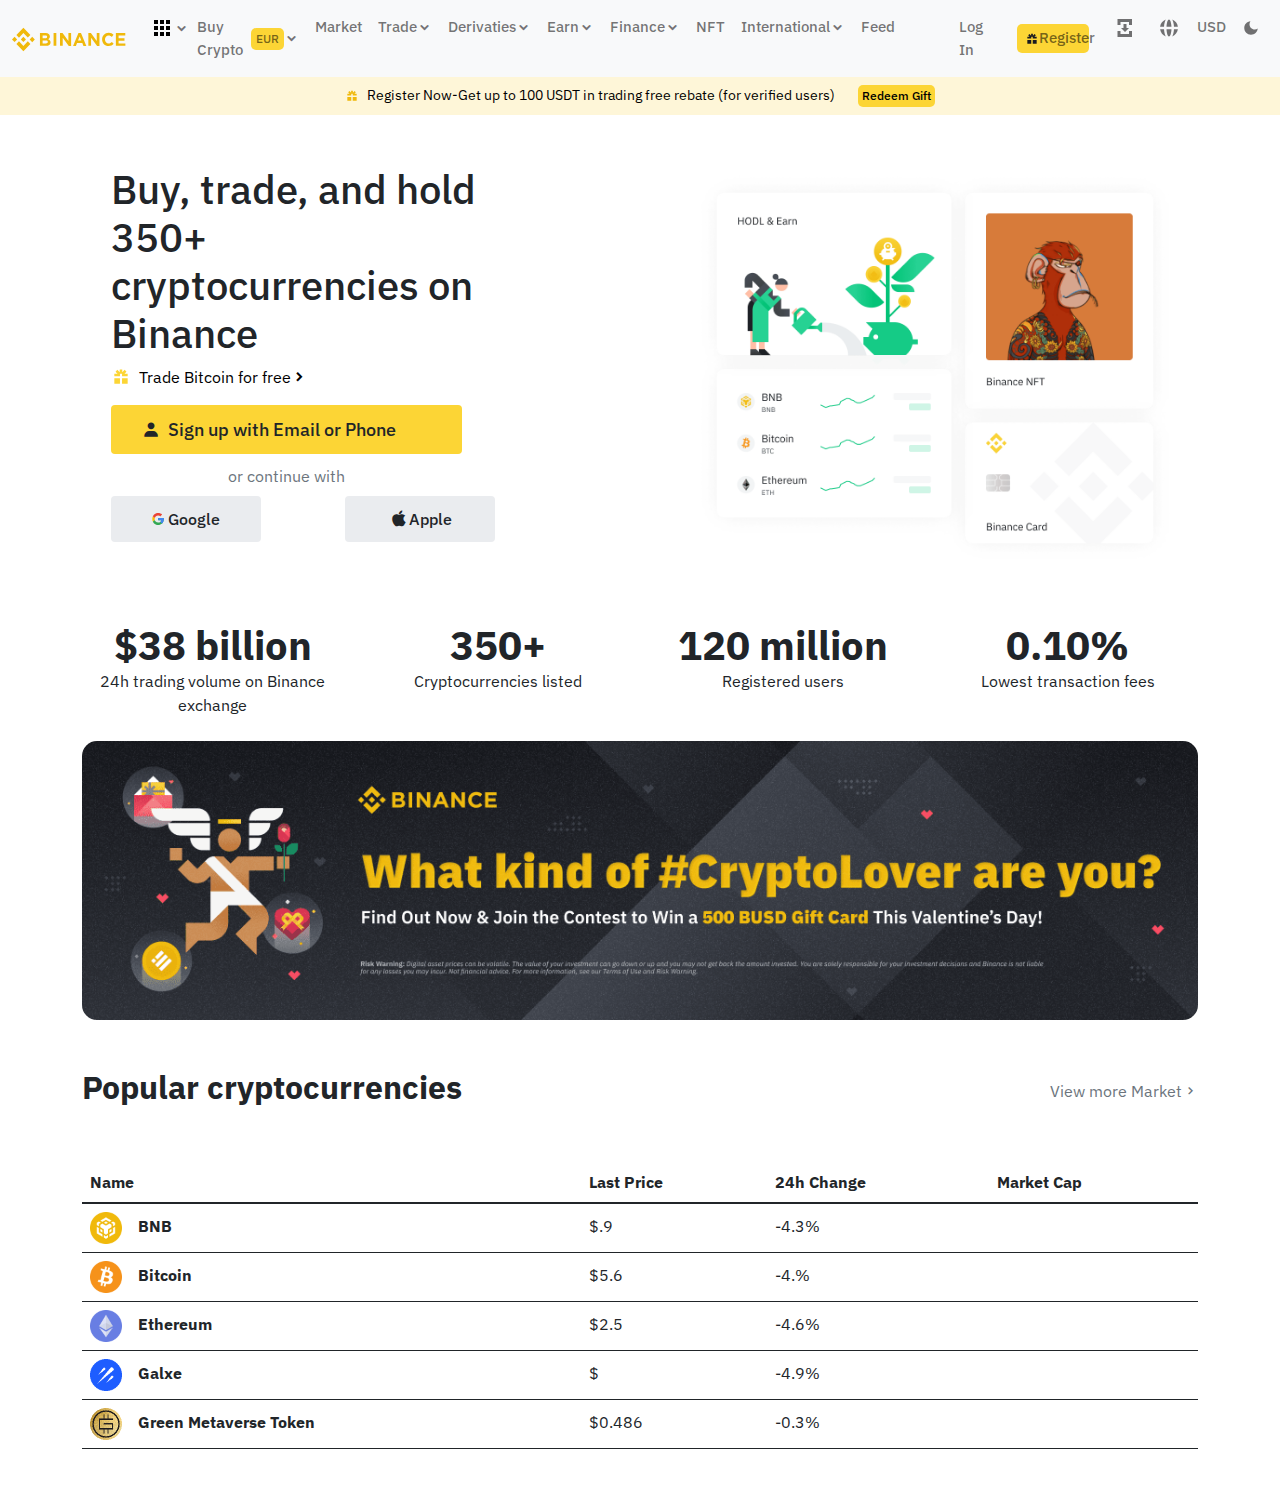
==== index.html @ 2cd59db0 "Binance-first-commit" ====
<!DOCTYPE html>
<html lang="en">

<head>
  <meta charset="UTF-8">
  <meta http-equiv="X-UA-Compatible" content="IE=edge">
  <meta name="viewport" content="width=device-width, initial-scale=1.0">
  <title>Binance</title>
  <!-- Bootstrap css-->

  <link rel="stylesheet" href="./CSS/bootstrap.min.css">
  <link rel="stylesheet" href="./CSS/boxicons.min.css">
  <link rel="stylesheet" href="./CSS/style.css">
</head>

<body>

  <nav class="navbar navbar-expand-lg navbar-light bg-light">
    <div class="container-fluid">
      <a class="navbar-brand" href="#"><img src="./images/svgexport-3.svg" alt=""></a>
      <button class="navbar-toggler" type="button" data-bs-toggle="collapse" data-bs-target="#navbarNav"
        aria-controls="navbarNav" aria-expanded="false" aria-label="Toggle navigation">
        <span class="navbar-toggler-icon"></span>
      </button>
      <div class="collapse navbar-collapse" id="navbarNav">
        <ul class="navbar-nav">
          <li class="nav-item">
            <a class="nav-link d-flex align-items-center" href="#"><img src="./images/svgexport-4.svg" alt="">
              <i class='bx bxs-chevron-down'></i>

            </a>
          </li>

          <li class="nav-item">
            <a class="nav-link d-flex align-items-center" aria-current="page" href="#">Buy Crypto <span
                class="eur">EUR</span><i class='bx bxs-chevron-down'></i></a>
          </li>
          <li class="nav-item">
            <a class="nav-link" href="#">Market</a>
          </li>
          <li class="nav-item">
            <a class="nav-link d-flex align-items-center" href="#">Trade <i class='bx bxs-chevron-down'></i></a>
          </li>
          <li class="nav-item">
            <a class="nav-link d-flex align-items-center" href="#">Derivaties<i class='bx bxs-chevron-down'></i></a>
          </li>
          <li class="nav-item">
            <a class="nav-link d-flex align-items-center" href="#">Earn<i class='bx bxs-chevron-down'></i></a>
          </li>
          <li class="nav-item">
            <a class="nav-link d-flex align-items-center" href="#">Finance<i class='bx bxs-chevron-down'></i></a>
          </li>
          <li class="nav-item">
            <a class="nav-link " href="#">NFT</a>
          </li>
          <li class="nav-item">
            <a class="nav-link d-flex align-items-center" href="#">International<i class='bx bxs-chevron-down'></i></a>
          </li>
          <li class="nav-item me-5">
            <a class="nav-link" href="#">Feed</a>
          </li>
          <li class="nav-item me-3">
            <a class="nav-link" href="#">Log In</a>
          </li>
          <li class="nav-item d-flex align-items-center me-3">
            <a class="nav-link register d-flex align-items-center" href="#"><img src="./images/svgexport-60.svg"
                alt="">Register</a>
          </li>
          <li class="nav-item me-1 ">
            <a class="nav-link fill" href="#"><svg xmlns:xlink="http://www.w3.org/1999/xlink"
                xmlns="http://www.w3.org/2000/svg" fill="currentColor" class="css-vjb8uz" width="24" height="24">
                <defs>
                  <symbol viewBox="0 0 24 24" id="app-download-f">
                    <path fill-rule="evenodd" clip-rule="evenodd"
                      d="M7.5 6V9H4.5V3H5H7.5H16H19V6V9H16V6H7.5ZM5 21H4.5V15H7.5V18H16V15H19V18V21H16H7.5H5ZM13.5088 12.0024L16.0176 12.0078L12.0088 16.0166L8 12.0078L10.5088 11.9832V8H13.5088V12.0024Z"
                      fill="currentColor"></path>
                  </symbol>
                </defs>
                <use xlink:href="#app-download-f" fill="#1E2329"></use>
              </svg></a>
          </li>
          <li class="nav-item">
            <a class="nav-link" href="#"><svg xmlns:xlink="http://www.w3.org/1999/xlink"
                xmlns="http://www.w3.org/2000/svg" fill="currentColor" id="header_menu_current_lng" class="css-vjb8uz"
                width="24" height="24">
                <defs>
                  <symbol viewBox="0 0 24 24" id="language-f">
                    <path fill-rule="evenodd" clip-rule="evenodd"
                      d="M15.2307 20.4027C18.2316 19.2481 20.4577 16.5321 20.9137 13.25H16.9718C16.8248 16.1102 16.1791 18.638 15.2307 20.4027ZM14.473 13.25C14.2952 17.3518 13.2556 20.5 11.9998 20.5C10.744 20.5 9.70447 17.3518 9.52667 13.25H14.473ZM14.473 10.75H9.52667C9.70447 6.64821 10.744 3.5 11.9998 3.5C13.2556 3.5 14.2952 6.64821 14.473 10.75ZM16.9718 10.75H20.9137C20.4577 7.46786 18.2316 4.75191 15.2307 3.59731C16.1791 5.36198 16.8248 7.88979 16.9718 10.75ZM7.03566 10.75C7.18282 7.88774 7.82928 5.35836 8.77882 3.59353C5.77291 4.74598 3.54249 7.46427 3.08594 10.75H7.03566ZM7.03566 13.25H3.08594C3.54249 16.5357 5.77291 19.254 8.77882 20.4065C7.82928 18.6416 7.18282 16.1123 7.03566 13.25Z"
                      fill="currentColor"></path>
                  </symbol>
                </defs>
                <use xlink:href="#language-f" fill="#1E2329"></use>
              </svg></a>
          </li>
          <li class="nav-item">
            <a class="nav-link" href="#">USD</a>
          </li>
          <li class="nav-item">
            <a class="nav-link fill" href="#">
              <svg xmlns:xlink="http://www.w3.org/1999/xlink" xmlns="http://www.w3.org/2000/svg" fill="#000000"
                id="header_menu_current_theme" class="css-5dhyy8" width="18" height="18">
                <defs>
                  <symbol viewBox="0 0 24 24" id="mode-dark">
                    <path
                      d="M20.9677 12.7676C19.84 13.5449 18.4732 13.9999 17 13.9999C13.134 13.9999 10 10.8659 10 6.99994C10 5.52678 10.4551 4.15991 11.2323 3.03223C6.62108 3.42175 3 7.28797 3 11.9999C3 16.9705 7.02944 20.9999 12 20.9999C16.712 20.9999 20.5782 17.3789 20.9677 12.7676Z"
                      fill="currentColor"></path>
                  </symbol>
                </defs>
                <use xlink:href="#mode-dark" fill="#1E2329"></use>
              </svg>
            </a>
          </li>
        </ul>
      </div>
    </div>
  </nav>
  <!-- Top sticky nav -->
  <nav class="container-md-fluid d-sm-block d-none text-center p-2" id="top-stick">
    <a href="#"><svg xmlns:xlink="http://www.w3.org/1999/xlink" xmlns="http://www.w3.org/2000/svg" viewBox="0 0 24 24"
        fill="none" class="css-1qp65p4 me-2" width="14" height="14">
        <path
          d="M13.5 6.379V3h-3v3.379l-2.94-2.94-2.12 2.122L7.878 8H4v3h6.75V8h2.5v3H20V8h-3.879l2.44-2.44-2.122-2.12L13.5 6.378zM4 13.5V20h6.75v-6.5H4zM13.25 20H20v-6.5h-6.75V20z"
          fill="#f0b90b"></path>
      </svg>Register Now-Get up to 100 USDT in trading free rebate (for
      verified users)</a>
    <a href="#" class="btn">Redeem Gift</a>
  </nav>
  <!-- Section Trade -->
  <section id="section-trade">
    <div class="container-fluid">
      <div class="row d-flex justify-content-around">
        <div class="col-md-5 trade ">
          <h5 class="">Buy, trade, and hold 350+ <br> cryptocurrencies on Binance</h5>
          <div>
            <a href="#" class="d-flex align-items-center  trad-bit"><svg xmlns:xlink="http://www.w3.org/1999/xlink"
                xmlns="http://www.w3.org/2000/svg" viewBox="0 0 24 24" fill="none" class="css-1qp65p4 me-2" width="20"
                height="20">
                <path
                  d="M13.5 6.379V3h-3v3.379l-2.94-2.94-2.12 2.122L7.878 8H4v3h6.75V8h2.5v3H20V8h-3.879l2.44-2.44-2.122-2.12L13.5 6.378zM4 13.5V20h6.75v-6.5H4zM13.25 20H20v-6.5h-6.75V20z"
                  fill="#fcd535"></path>
              </svg> Trade Bitcoin for free<i class='bx bxs-chevron-right'></i></a>
          </div>
          <div class="row">
            <div class="col-12">
              <div class="signup">
                <a href="#" class="btn d-flex w-75 fs-0 align-items-center mt-3"><i
                    class='bx bxs-user align-items-center me-2'></i>Sign up with Email
                  or
                  Phone</a>
                <p class="text-muted m-0 conitnue">or continue with</p>

              </div>
            </div>

            <div class="row mt-2">
              <div class="col-6">
                <a href="#" class="btn btn-google-apple "><svg xmlns="http://www.w3.org/2000/svg" class="me-1"
                    xmlns:xlink="http://www.w3.org/1999/xlink" viewBox="0 0 32 32" width="16" height="16">
                    <defs>
                      <path id="A"
                        d="M44.5 20H24v8.5h11.8C34.7 33.9 30.1 37 24 37c-7.2 0-13-5.8-13-13s5.8-13 13-13c3.1 0 5.9 1.1 8.1 2.9l6.4-6.4C34.6 4.1 29.6 2 24 2 11.8 2 2 11.8 2 24s9.8 22 22 22c11 0 21-8 21-22 0-1.3-.2-2.7-.5-4z" />
                    </defs>
                    <clipPath id="B">
                      <use xlink:href="#A" />
                    </clipPath>
                    <g transform="matrix(.727273 0 0 .727273 -.954545 -1.45455)">
                      <path d="M0 37V11l17 13z" clip-path="url(#B)" fill="#fbbc05" />
                      <path d="M0 11l17 13 7-6.1L48 14V0H0z" clip-path="url(#B)" fill="#ea4335" />
                      <path d="M0 37l30-23 7.9 1L48 0v48H0z" clip-path="url(#B)" fill="#34a853" />
                      <path d="M48 48L17 24l-4-3 35-10z" clip-path="url(#B)" fill="#4285f4" />
                    </g>
                  </svg>
                  Google</a>
              </div>
              <div class="col-6">
                <a href="#" class="btn btn-google-apple"><i class='bx bxl-apple '></i>Apple</a>

              </div>
            </div>

          </div>

        </div>
        <div class="col-md-5 trade-right p-0 m-0">
          <img src="./images/foreground-image-light.png" alt="">
        </div>
      </div>
    </div>
  </section>

  <!-- Section milestone -->
  <section>
    <div class="container">
      <div class="row text-center">
        <div class="col-lg-3">
          <div class="display-6 fw-bold">$38 billion</div>
          <p class="mb-0">24h trading volume on Binance exchange</p>
        </div>
        <div class="col-lg-3">
          <div class="display-6 fw-bold">350+</div>
          <p class="mb-0">Cryptocurrencies listed</p>
        </div>
        <div class="col-lg-3">
          <div class="display-6 fw-bold">120 million</div>
          <p class="mb-0">Registered users</p>
        </div>
        <div class="col-lg-3">
          <div class="display-6 fw-bold">0.10%</div>
          <p class="mb-0">Lowest transaction fees</p>
        </div>

      </div>
    </div>
  </section>
  <section class="mt-4">
    <div class="container">
      <div class="row ">
        <div class="col">
          <img class="binancepng" src="./images/binance.png" alt="">
        </div>
      </div>
    </div>
  </section>
  <!-- populer cryptocurrency -->
  <section class="mt-5">
    <div class="container">
      <div class="row ">
        <div class="col-md-12  d-flex justify-content-between">
          <h1 class="fs-2 fw-bold">Popular cryptocurrencies</h1>
          <a href="#" class="text-muted d-flex align-items-center">View more Market<i
              class='bx bx-chevron-right'></i></a>
        </div>
      </div>
    </div>
  </section>
  <!-- crypto table -->
  <section>
    <div class="container my-5">
      <div class="shadow-4 rounded-5 overflow-hidden">
        <table class="table border-0 table-hover table-responsive align-middle mb-0">
          <thead class="">
            <tr>
              <th>Name</th>
              <th>Last Price</th>
              <th>24h Change</th>
              <th>Market Cap</th>
            </tr>
          </thead>
          <tbody>
            <tr>
              <td>
                <div class="d-flex align-items-center" id="table-img">
                  <img src="./images/logo1.png" alt="">
                  <div class="ms-3">
                    <p class="fw-bold mb-1">BNB</p>
                  </div>
                </div>
              </td>
              <td>
                <p class="fw-normal mb-1">$.9</p>
              </td>
              <td>
                <p class="fw-normal mb-1">-4.3%</p>
              </td>
              <td></td>

            </tr>
            <tr>
              <td>
                <div class="d-flex align-items-center" id="table-img">
                  <img src="./images/bit.png" alt="">
                  <div class="ms-3">
                    <p class="fw-bold mb-1">Bitcoin</p>
                  </div>
              </td>
              <td>
                <p class="fw-normal mb-1">$5.6</p>
              </td>
              <td>
                <p class="fw-normal mb-1">-4.%</p>
              </td>
              <td></td>

              </td>
            </tr>
            <tr>
              <td>
                <div class="d-flex align-items-center" id="table-img">
                  <img src="./images/logo3.png" alt="">
                  <div class="ms-3">
                    <p class="fw-bold mb-1">Ethereum</p>
                  </div>
              </td>
              <td>
                <p class="fw-normal mb-1">$2.5</p>
              </td>
              <td>
                <p class="fw-normal mb-1">-4.6%</p>
              </td>
              <td></td>

              </td>
            </tr>
            <tr>
              <td>
                <div class="d-flex align-items-center" id="table-img">
                  <img src="./images/logo4.png" alt="">
                  <div class="ms-3">
                    <p class="fw-bold mb-1">Galxe</p>
                  </div>
              </td>
              <td>
                <p class="fw-normal mb-1">$</p>
              </td>
              <td>
                <p class="fw-normal mb-1">-4.9%</p>
              </td>
              <td></td>

            </tr>
            <tr>
              <td>
                <div class="d-flex align-items-center" id="table-img">
                  <img src="./images/logo5.png" alt="">
                  <div class="ms-3">
                    <p class="fw-bold mb-1">Green Metaverse Token</p>
                  </div>
              </td>
              <td>
                <p class="fw-normal mb-1">$0.486</p>
              </td>
              <td>
                <p class="fw-normal mb-1">-0.3%</p>
              </td>
              <td></td>

              </td>
            </tr>
          </tbody>
        </table>
      </div>
    </div>
  </section>
</body>
<script src="./js/bootstrap.bundle.min.js"></script>

</html>
---- CSS/style.css ----
@import url("https://fonts.googleapis.com/css2?family=IBM+Plex+Sans:wght@300;400;500;600;700&display=swap");

body {
  font-family: "IBM Plex Sans", sans-serif;
}
img {
  width: 100%;
}
a {
  transition: all 0.3s ease;
  text-decoration: none;
}
.eur {
  background-color: #fcd535;
  padding: 2px 5px;
  border-radius: 5px;
  font-size: 12px;
}
#navbarNav a {
  font-size: 15px;
  font-weight: 500;
}
#navbarNav a:hover {
  color: #f0b90b;
}
.navlink.fill a svg:hover {
  fill: #fcd535;
}
.register {
  background-color: #fcd535;
  padding: 3px 5px;
  border-radius: 5px;
}
/*________________________________ Top sticky *_______________________________________*/
#top-stick {
  background-color: #fef6d8;
  font-size: 14px;
  color: #0000;
}
#top-stick a {
  color: #000000;
}
#top-stick .btn {
  background-color: #fcd535;
  border-radius: 5px;
  padding: 1px 3px;
  font-weight: 500;
  font-size: 12px;
  margin-left: 20px;
  opacity: 2;
}

/* Trade section */
#section-trade {
  padding: 50px 50px;
}
#section-trade .trade h5 {
  font-weight: 500;
  font-size: 40px;
}
#section-trade .trad-bit {
  font-size: 16px;
  color: #000000;
}
/* sign up btn*/

.signup .btn {
  background-color: #fcd535;
  padding: 10px 30px;
  font-weight: 500;
  font-size: 18px;
}
@media (max-width: 600px), (max-width: 768px) {
  #section-trade .trade h5 {
    font-weight: 500;
    font-size: 20px;
  }
  .signup .btn {
    font-size: 10px;
  }
  .signup a {
    display: flex;
    justify-content: center;
    width: 100% !important;
    padding: 0px;
  }
}

#section-trade .conitnue {
  margin-left: 25% !important;
  margin-top: 10px !important;
}
#section-trade .btn-google-apple {
  background-color: #eaecef;
  padding: 10px 40px;
  font-weight: 500;
  display: flex;
  align-items: center;
  justify-content: center;
  width: 150px;
}
#section-trade .bxl-apple {
  font-size: 20px;
  /* margin-top: 5px; */
}
.binancepng {
  border-radius: 15px !important;
}

/* Table images */
#table-img img {
  width: 32px;
}
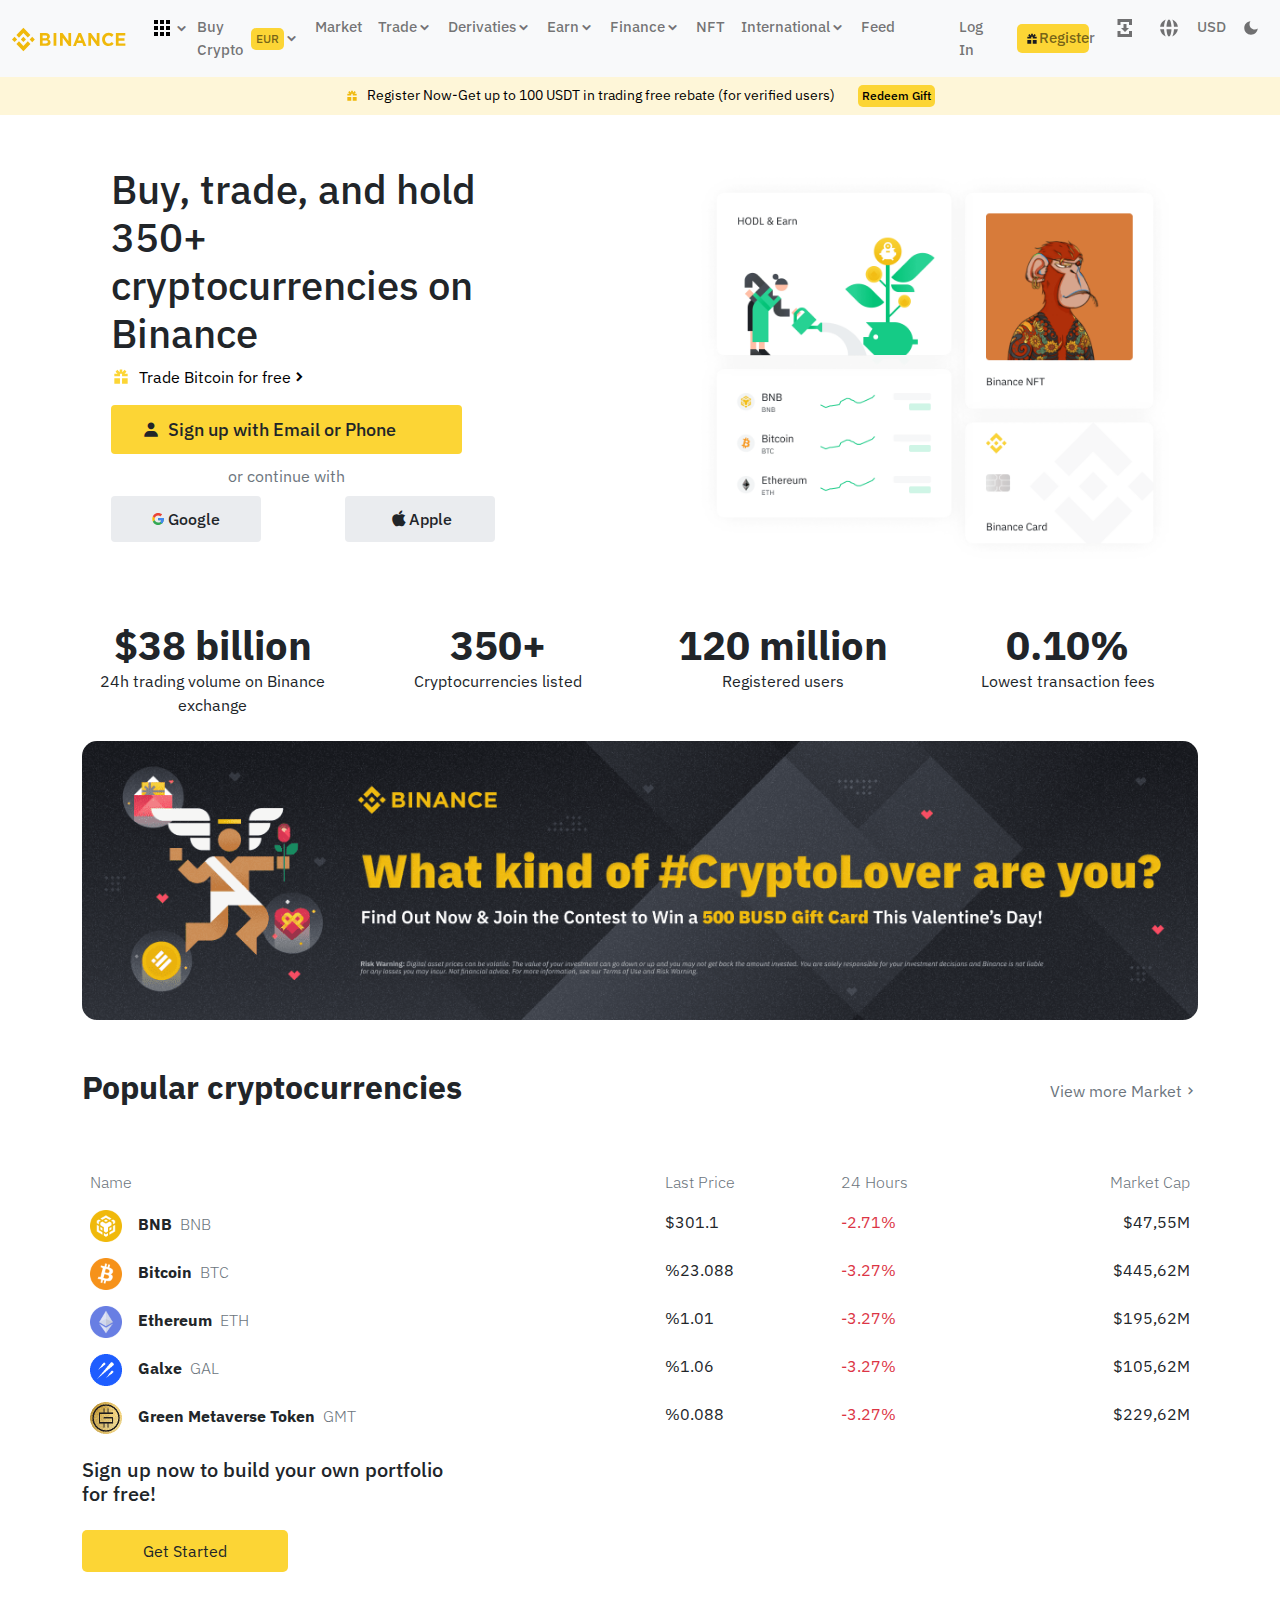
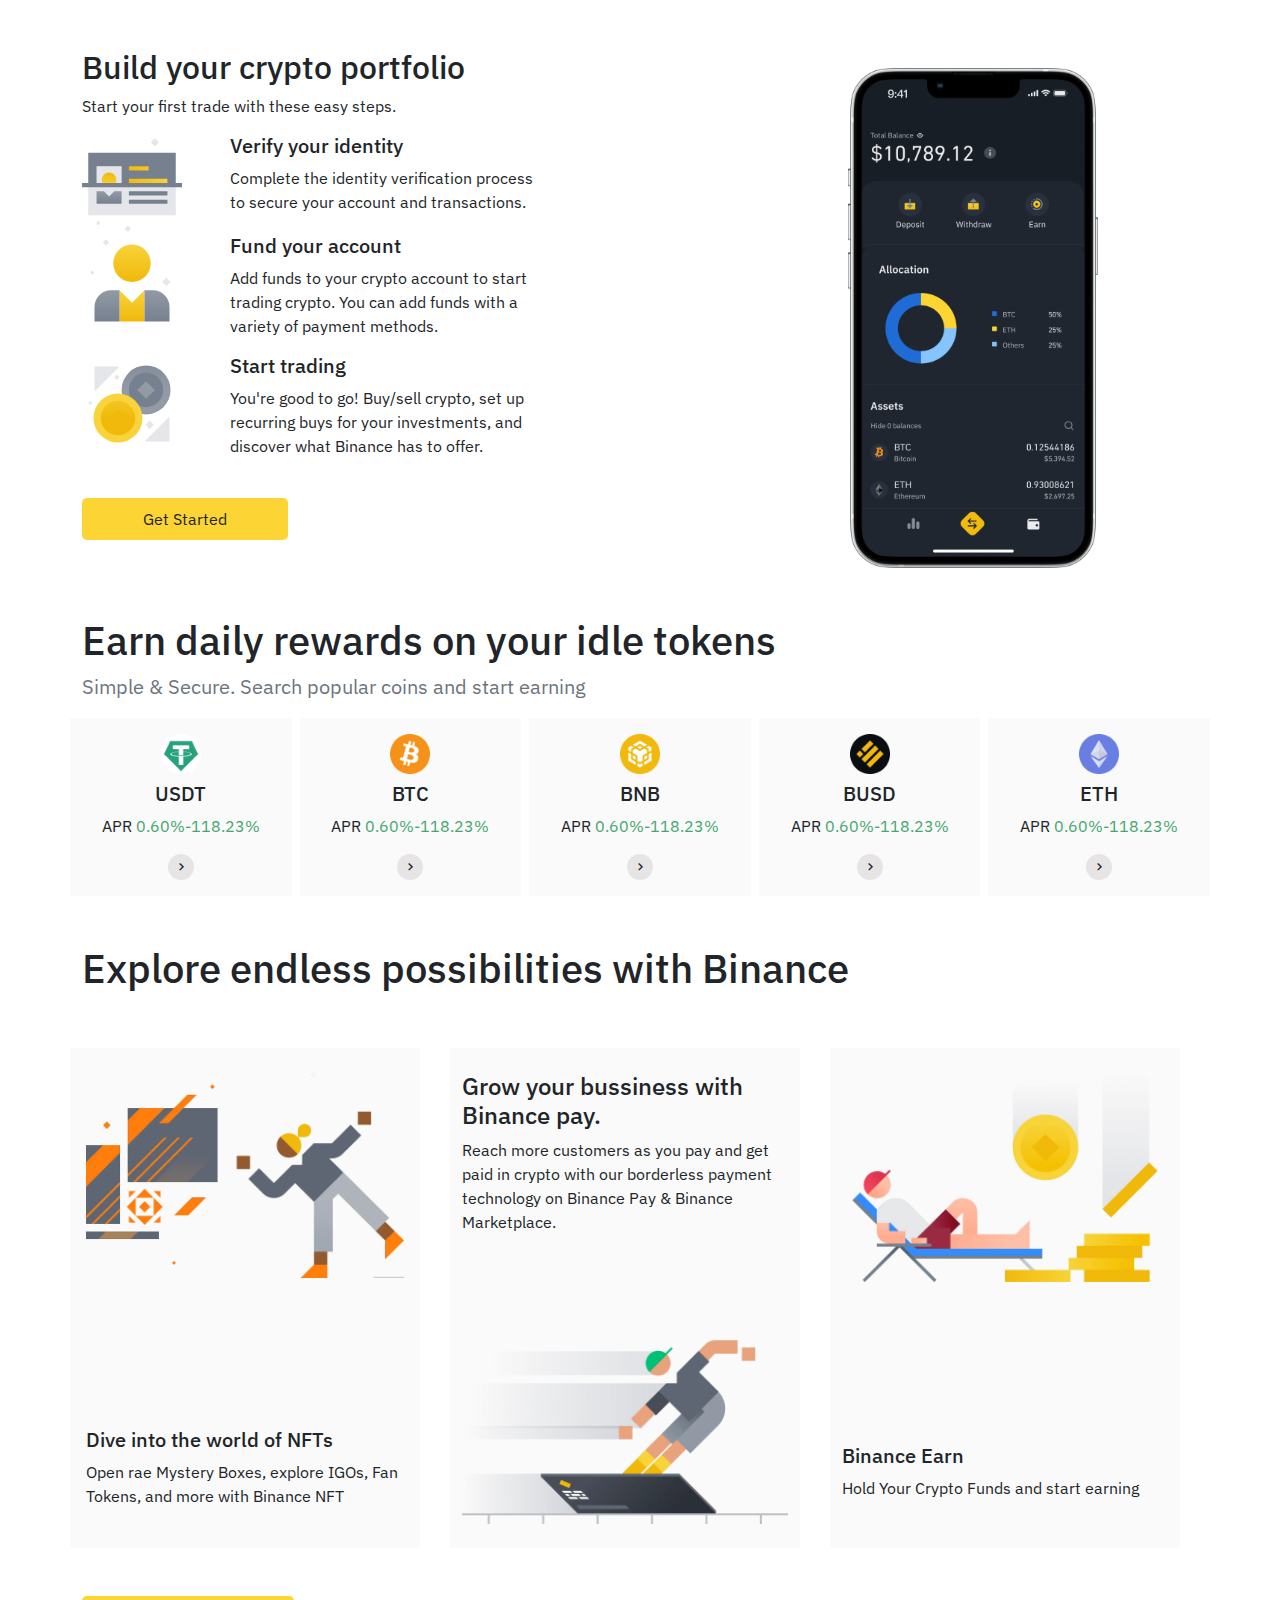
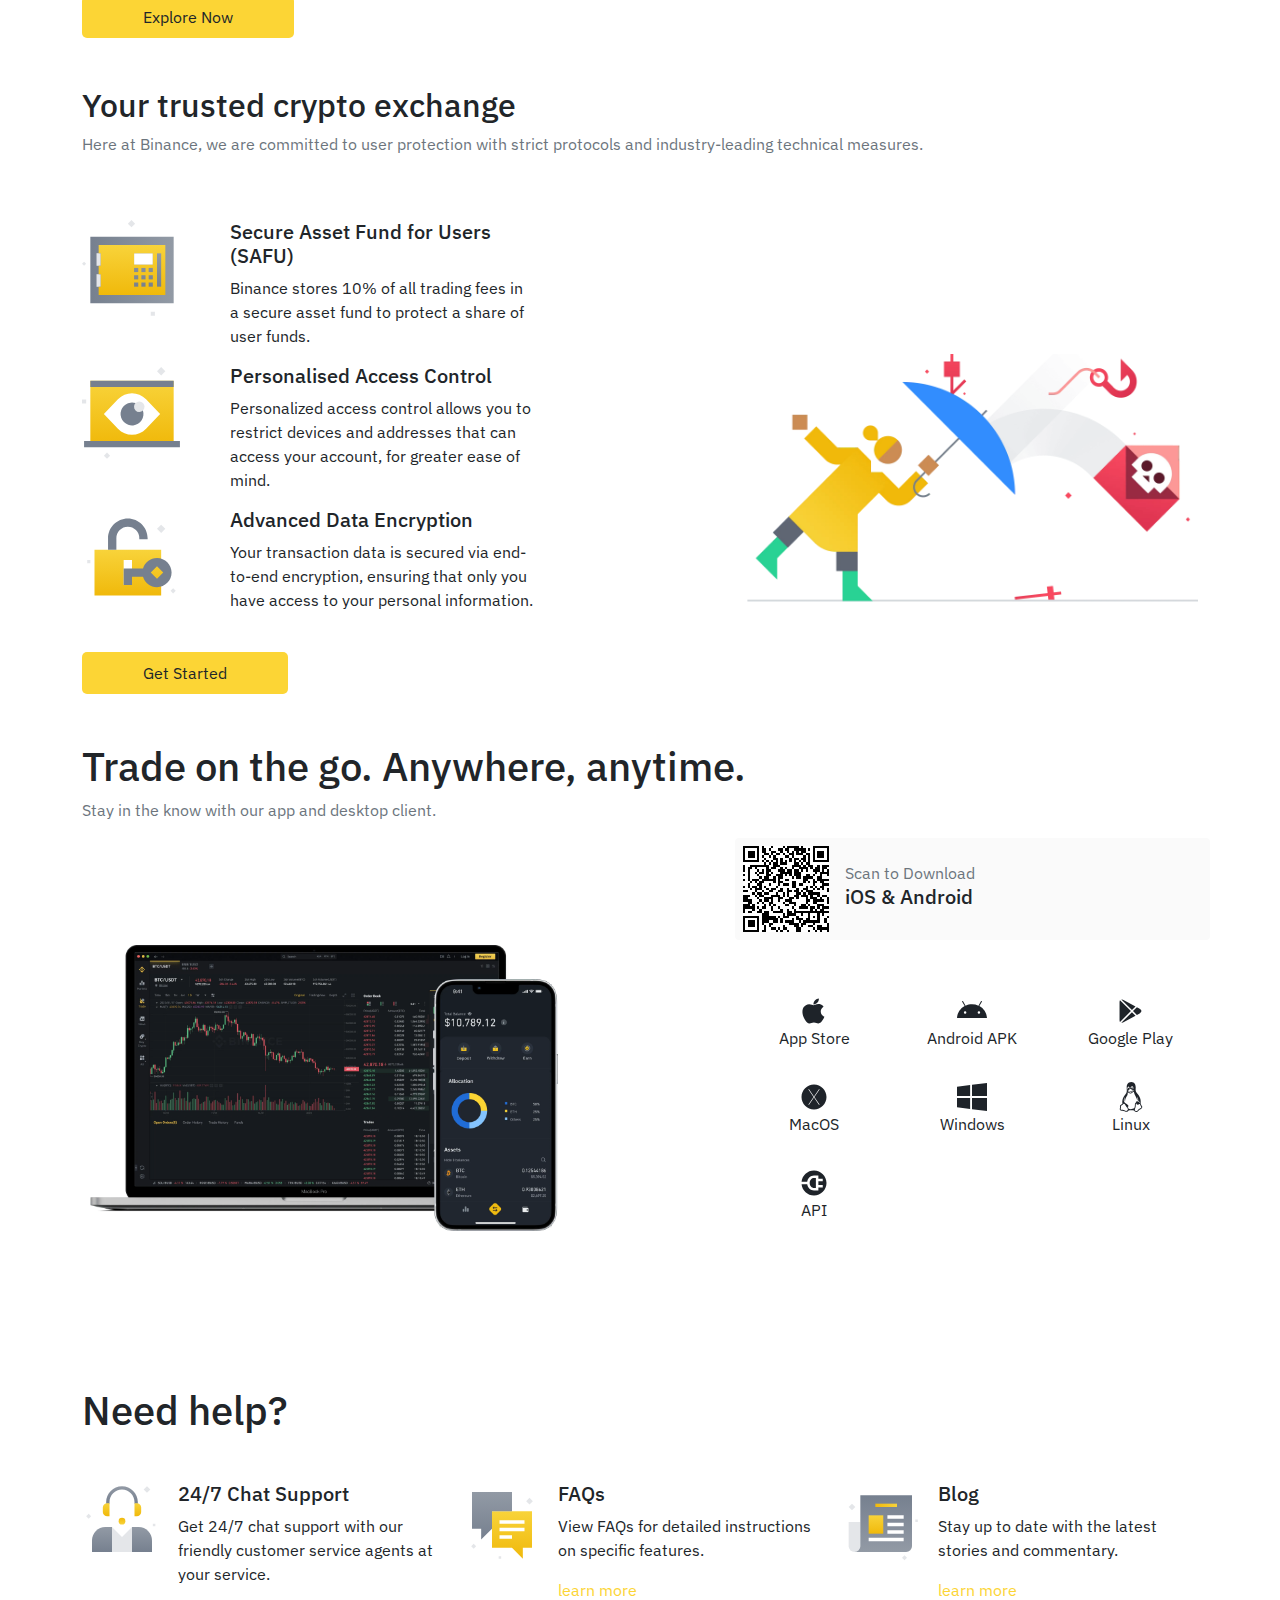
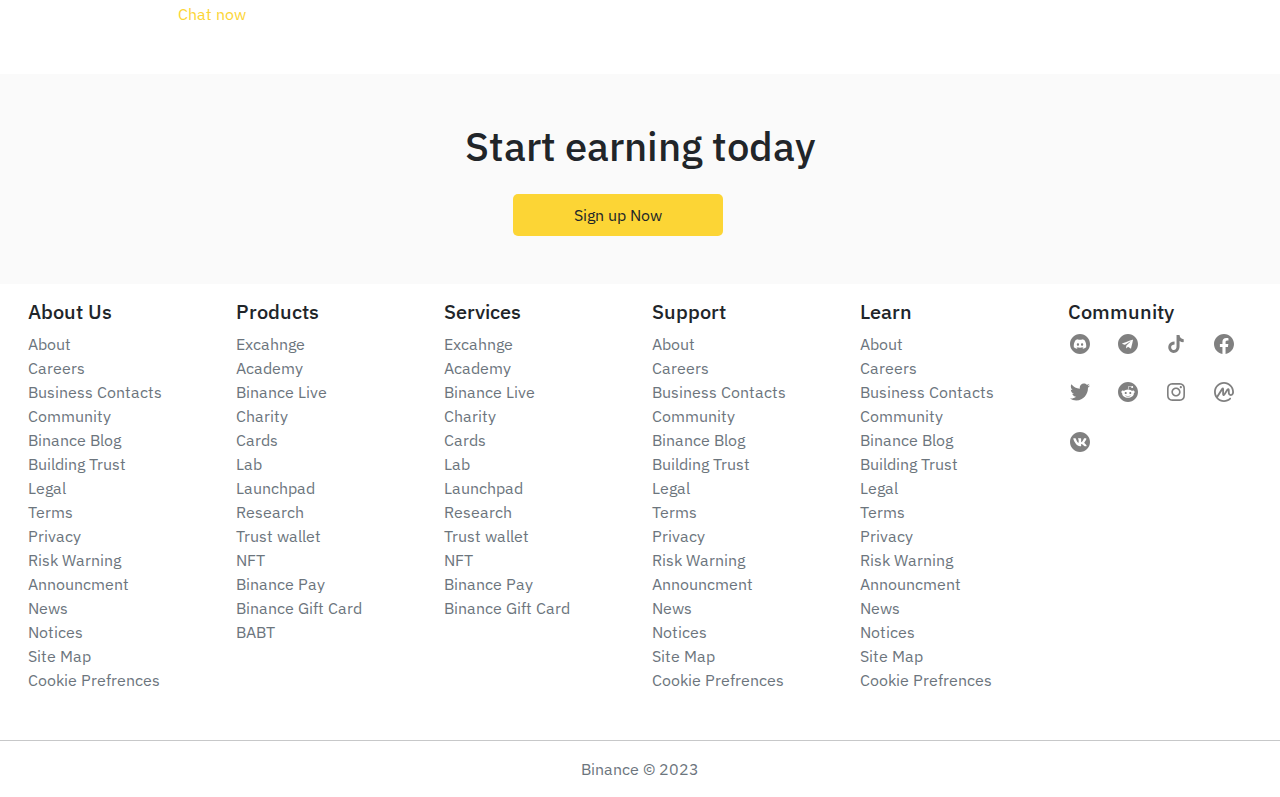
==== commit 1127030d: "binance updated" ====
--- a/index.html
+++ b/index.html
@@ -235,112 +235,847 @@
     </div>
   </section>
   <!-- crypto table -->
+
+  <section class="container mt-5">
+    <table class="table table-borderless table-hover">
+      <thead>
+        <tr>
+          <th class="text-muted fw-light">Name</th>
+          <th class="text-muted fw-light">Last Price</th>
+          <th class="text-muted fw-light">24 Hours</th>
+          <th class="text-end text-muted fw-light">Market Cap</th>
+        </tr>
+      </thead>
+      <tbody>
+        <tr>
+          <td>
+            <div class="d-flex align-items-center" id="table-img">
+              <img src="./images/logo1.png" alt="">
+              <div class="ms-3">
+                <p class="fw-bold mb-1">BNB <span class="text-muted fw-light ms-1">BNB</span></p>
+              </div>
+            </div>
+          </td>
+          <td>$301.1</td>
+          <td class="text-danger">-2.71%</td>
+          <td class="text-end">$47,55M</td>
+        </tr>
+        <tr>
+          <td>
+            <div class="d-flex align-items-center" id="table-img">
+              <img src="./images/bit.png" alt="">
+              <div class="ms-3">
+                <p class="fw-bold mb-1">Bitcoin <span class="text-muted fw-light ms-1">BTC</span></p>
+              </div>
+            </div>
+          </td>
+          <td>%23.088</td>
+          <td class="text-danger">-3.27%</td>
+          <td class="text-end">$445,62M</td>
+        </tr>
+        <tr>
+          <td>
+            <div class="d-flex align-items-center" id="table-img">
+              <img src="./images/logo3.png" alt="">
+              <div class="ms-3">
+                <p class="fw-bold mb-1">Ethereum <span class="text-muted fw-light ms-1">ETH</span></p>
+              </div>
+            </div>
+          </td>
+          <td>%1.01</td>
+          <td class="text-danger">-3.27%</td>
+          <td class="text-end">$195,62M</td>
+        </tr>
+        <tr>
+          <td>
+            <div class="d-flex align-items-center" id="table-img">
+              <img src="./images/logo4.png" alt="">
+              <div class="ms-3">
+                <p class="fw-bold mb-1">Galxe <span class="text-muted fw-light ms-1">GAL</span></p>
+              </div>
+            </div>
+          </td>
+          <td>%1.06</td>
+          <td class="text-danger">-3.27%</td>
+          <td class="text-end">$105,62M</td>
+        </tr>
+        <tr>
+          <td>
+            <div class="d-flex align-items-center" id="table-img">
+              <img src="./images/logo5.png" alt="">
+              <div class="ms-3">
+                <p class="fw-bold mb-1">Green Metaverse Token <span class="text-muted fw-light ms-1">GMT</span></p>
+              </div>
+            </div>
+          </td>
+          <td>%0.088</td>
+          <td class="text-danger">-3.27%</td>
+          <td class="text-end">$229,62M</td>
+        </tr>
+      </tbody>
+    </table>
+  </section>
+
+  <section class="mt-3">
+    <div class="container">
+      <div class="col-4">
+        <h5>Sign up now to build your own portfolio for free!</h5>
+        <a href="#" class="btn port mt-3">Get Started</a>
+      </div>
+    </div>
+  </section>
+
+  <!-- build your crypto portfolio section -->
   <section>
-    <div class="container my-5">
-      <div class="shadow-4 rounded-5 overflow-hidden">
-        <table class="table border-0 table-hover table-responsive align-middle mb-0">
-          <thead class="">
-            <tr>
-              <th>Name</th>
-              <th>Last Price</th>
-              <th>24h Change</th>
-              <th>Market Cap</th>
-            </tr>
-          </thead>
-          <tbody>
-            <tr>
-              <td>
-                <div class="d-flex align-items-center" id="table-img">
-                  <img src="./images/logo1.png" alt="">
-                  <div class="ms-3">
-                    <p class="fw-bold mb-1">BNB</p>
-                  </div>
-                </div>
-              </td>
-              <td>
-                <p class="fw-normal mb-1">$.9</p>
-              </td>
-              <td>
-                <p class="fw-normal mb-1">-4.3%</p>
-              </td>
-              <td></td>
-
-            </tr>
-            <tr>
-              <td>
-                <div class="d-flex align-items-center" id="table-img">
-                  <img src="./images/bit.png" alt="">
-                  <div class="ms-3">
-                    <p class="fw-bold mb-1">Bitcoin</p>
-                  </div>
-              </td>
-              <td>
-                <p class="fw-normal mb-1">$5.6</p>
-              </td>
-              <td>
-                <p class="fw-normal mb-1">-4.%</p>
-              </td>
-              <td></td>
-
-              </td>
-            </tr>
-            <tr>
-              <td>
-                <div class="d-flex align-items-center" id="table-img">
-                  <img src="./images/logo3.png" alt="">
-                  <div class="ms-3">
-                    <p class="fw-bold mb-1">Ethereum</p>
-                  </div>
-              </td>
-              <td>
-                <p class="fw-normal mb-1">$2.5</p>
-              </td>
-              <td>
-                <p class="fw-normal mb-1">-4.6%</p>
-              </td>
-              <td></td>
-
-              </td>
-            </tr>
-            <tr>
-              <td>
-                <div class="d-flex align-items-center" id="table-img">
-                  <img src="./images/logo4.png" alt="">
-                  <div class="ms-3">
-                    <p class="fw-bold mb-1">Galxe</p>
-                  </div>
-              </td>
-              <td>
-                <p class="fw-normal mb-1">$</p>
-              </td>
-              <td>
-                <p class="fw-normal mb-1">-4.9%</p>
-              </td>
-              <td></td>
-
-            </tr>
-            <tr>
-              <td>
-                <div class="d-flex align-items-center" id="table-img">
-                  <img src="./images/logo5.png" alt="">
-                  <div class="ms-3">
-                    <p class="fw-bold mb-1">Green Metaverse Token</p>
-                  </div>
-              </td>
-              <td>
-                <p class="fw-normal mb-1">$0.486</p>
-              </td>
-              <td>
-                <p class="fw-normal mb-1">-0.3%</p>
-              </td>
-              <td></td>
-
-              </td>
-            </tr>
-          </tbody>
-        </table>
-      </div>
-    </div>
+    <div class="container mt-5">
+      <div class="row align-items-center justify-content-between">
+        <div class="col-lg-5 me-5">
+          <div class="row">
+            <div class="col-12 info-box ">
+              <div>
+                <h2>Build your crypto portfolio</h2>
+                <p>Start your first trade with these easy steps.
+                </p>
+              </div>
+            </div>
+            <div class="col-12 info-box ">
+              <img src="./images/kyc.svg" alt="kyc" class="me-5">
+              <div>
+                <h5>Verify your identity</h5>
+                <p>Complete the identity verification process to secure your account and transactions.</p>
+              </div>
+            </div>
+            <div class="col-12 info-box ">
+              <img src="./images/user.svg" alt="kyc" class="me-5">
+              <div>
+                <h5>Fund your account</h5>
+                <p>Add funds to your crypto account to start trading crypto. You can add funds with a variety of payment
+                  methods.</p>
+              </div>
+            </div>
+            <div class="col-12 info-box ">
+              <img src="./images/spot.svg" alt="kyc" class="me-5">
+              <div>
+                <h5>Start trading</h5>
+                <p>You're good to go! Buy/sell crypto, set up recurring buys for your investments, and discover what
+                  Binance has to offer.</p>
+
+              </div>
+            </div>
+            <div class="col-12 info-box mt-4">
+              <div>
+                <a href="#" class="btn port">Get Started</a>
+              </div>
+            </div>
+          </div>
+        </div>
+        <div class="col-lg-5 mt-sm-5 box-image d-flex justify-content-center img-fluid">
+          <img src="./images/portfolio-section.webp" alt="">
+        </div>
+      </div>
+    </div>
+  </section>
+  <!-- Earn token -->
+  <section class="mt-5">
+    <div class="container">
+      <div class="row">
+        <div class="col-auto">
+          <h1>Earn daily rewards on your idle tokens</h1>
+          <p class="fs-5 text-muted">Simple & Secure. Search popular coins and start earning</p>
+        </div>
+      </div>
+    </div>
+  </section>
+  <section id="rewards">
+    <div class="container">
+      <div class="row gap-2">
+        <div class="col reward-hover d-flex flex-column justify-content-center align-items-center p-3">
+          <img src="./images/usdt.png" alt="">
+          <h5 class="mt-2">USDT</h5>
+          <p>APR <span>0.60%-118.23%</span></p>
+          <i class='bx bx-chevron-right'></i>
+        </div>
+        <div class="col reward-hover d-flex flex-column justify-content-center align-items-center p-3">
+          <img src="./images/bit.png" alt="">
+          <h5 class="mt-2">BTC</h5>
+          <p>APR <span>0.60%-118.23%</span></p>
+          <i class='bx bx-chevron-right'></i>
+        </div>
+        <div class="col reward-hover d-flex flex-column justify-content-center align-items-center p-3">
+          <img src="./images/logo1.png" alt="">
+          <h5 class="mt-2">BNB</h5>
+          <p>APR <span>0.60%-118.23%</span></p>
+          <i class='bx bx-chevron-right'></i>
+        </div>
+        <div class="col reward-hover d-flex flex-column justify-content-center align-items-center p-3">
+          <img src="./images/logo22.png" alt="">
+          <h5 class="mt-2">BUSD</h5>
+          <p>APR <span>0.60%-118.23%</span></p>
+          <i class='bx bx-chevron-right'></i>
+        </div>
+        <div class="col reward-hover d-flex flex-column justify-content-center align-items-center p-3">
+          <img src="./images/logo3.png" alt="">
+          <h5 class="mt-2">ETH</h5>
+          <p>APR <span>0.60%-118.23%</span></p>
+          <i class='bx bx-chevron-right'></i>
+        </div>
+      </div>
+    </div>
+  </section>
+
+  <section class="mt-5">
+    <div class="container">
+      <div class="row">
+        <div class="col-12">
+          <h1>Explore endless possibilities with Binance</h1>
+        </div>
+      </div>
+    </div>
+  </section>
+
+  <!-- Growth bussiness -->
+  <section class="bussiness mt-5">
+    <div class="container">
+      <div class="row">
+        <div class="col-sm-3  pt-4 w-25  pb-4 p-3 bg-growth d-flex flex-column justify-content-between">
+          <div class="grow-m">
+            <img src="./images/nft.webp" alt="">
+          </div>
+          <div>
+            <h5>Dive into the world of NFTs</h5>
+            <p>Open rae Mystery Boxes, explore IGOs, Fan Tokens, and more with Binance NFT</p>
+          </div>
+        </div>
+        <div class="col-sm-3 w-25 pt-4 pb-4 bg-growth d-flex flex-column justify-content-between">
+          <div>
+            <h5 class="fs-4">Grow your bussiness with <br> Binance pay.</h5>
+            <p>Reach more customers as you pay and get paid in crypto with our borderless payment technology on Binance
+              Pay &amp; Binance Marketplace.</p>
+          </div>
+          <div>
+            <img src="./images/binance-pay.webp" alt="">
+          </div>
+        </div>
+        <div class="col-sm-3 pt-4 w-25 pb-4 bg-growth d-flex flex-column justify-content-between">
+          <div class="mb-5">
+            <img src="./images/binance-earn.webp" alt="">
+          </div>
+          <div class="mb-2">
+            <h5>Binance Earn</h5>
+            <p>Hold Your Crypto Funds and start earning</p>
+          </div>
+        </div>
+      </div>
+    </div>
+  </section>
+
+  <!-- Explore now -->
+  <section class="mt-5">
+    <div class="container">
+      <div class="row">
+        <div class="col">
+          <a href="#" class="btn port">Explore Now</a>
+        </div>
+      </div>
+    </div>
+  </section>
+
+  <!-- Trusted Crypto -->
+  <section class="mt-5">
+    <div class="container">
+      <div class="row">
+        <div class="col-12">
+          <div>
+            <h2>Your trusted crypto exchange</h2>
+            <p class="text-muted">Here at Binance, we are committed to user protection with strict protocols and
+              industry-leading
+              technical measures.
+            </p>
+          </div>
+        </div>
+      </div>
+    </div>
+  </section>
+  <section>
+    <div class="container mt-5">
+      <div class="row align-items-center justify-content-between">
+        <div class="col-lg-5 me-5">
+          <div class="row">
+
+            <div class="col-12 info-box ">
+              <img src="./images/secure-asset.svg" alt="kyc" class="me-5">
+              <div>
+                <h5>Secure Asset Fund for Users (SAFU)</h5>
+                <p>Binance stores 10% of all trading fees in a secure asset fund to protect a share of user funds.
+                </p>
+              </div>
+            </div>
+            <div class="col-12 info-box ">
+              <img src="./images/access-control.svg" alt="kyc" class="me-5">
+              <div>
+                <h5>Personalised Access Control</h5>
+                <p>Personalized access control allows you to restrict devices and addresses that can access your
+                  account, for greater ease of mind.</p>
+              </div>
+            </div>
+            <div class="col-12 info-box ">
+              <img src="./images/unlock.svg" alt="kyc" class="me-5">
+              <div>
+                <h5>Advanced Data Encryption</h5>
+                <p>Your transaction data is secured via end-to-end encryption, ensuring that only you have access to
+                  your personal information.</p>
+
+              </div>
+            </div>
+            <div class="col-12 info-box mt-4">
+              <div>
+                <a href="#" class="btn port">Get Started</a>
+              </div>
+            </div>
+          </div>
+        </div>
+        <div class="col-lg-5 mt-sm-5  d-flex justify-content-center img-fluid">
+          <img src="./images/trusted-section (1).webp" alt="">
+        </div>
+      </div>
+    </div>
+  </section>
+
+  <!-- Trade on -->
+  <section class="mt-5">
+    <div class="container">
+      <div class="row">
+        <div class="col-12">
+          <h1>Trade on the go. Anywhere, anytime.</h1>
+          <p class="text-muted">Stay in the know with our app and desktop client.</p>
+        </div>
+      </div>
+    </div>
+  </section>
+
+  <section>
+    <div class="container">
+      <div class="row justify-content-between">
+        <div class="col-sm-5 down-img">
+          <img src="./images/download-section.webp" alt="">
+        </div>
+        <div class="col-sm-5">
+          <div class="row">
+            <div class="col-12 bg d-flex align-items-center p-2 rounded-2 android mb-5">
+              <div class="me-3">
+                <svg shape-rendering="crispEdges" height="86" width="86" viewBox="0 0 37 37">
+                  <path fill="#FFFFFF" d="M0,0 h37v37H0z"></path>
+                  <path fill="#000000"
+                    d="M0 0h7v1H0zM8 0h1v1H8zM12 0h1v1H12zM17 0h1v1H17zM19 0h5v1H19zM25 0h1v1H25zM30,0 h7v1H30zM0 1h1v1H0zM6 1h1v1H6zM8 1h2v1H8zM11 1h1v1H11zM15 1h2v1H15zM18 1h2v1H18zM22 1h5v1H22zM28 1h1v1H28zM30 1h1v1H30zM36,1 h1v1H36zM0 2h1v1H0zM2 2h3v1H2zM6 2h1v1H6zM8 2h2v1H8zM12 2h2v1H12zM16 2h1v1H16zM19 2h1v1H19zM21 2h1v1H21zM23 2h1v1H23zM25 2h2v1H25zM30 2h1v1H30zM32 2h3v1H32zM36,2 h1v1H36zM0 3h1v1H0zM2 3h3v1H2zM6 3h1v1H6zM9 3h2v1H9zM12 3h1v1H12zM14 3h2v1H14zM17 3h1v1H17zM20 3h2v1H20zM23 3h3v1H23zM27 3h2v1H27zM30 3h1v1H30zM32 3h3v1H32zM36,3 h1v1H36zM0 4h1v1H0zM2 4h3v1H2zM6 4h1v1H6zM8 4h1v1H8zM11 4h1v1H11zM13 4h1v1H13zM18 4h2v1H18zM21 4h1v1H21zM26 4h1v1H26zM28 4h1v1H28zM30 4h1v1H30zM32 4h3v1H32zM36,4 h1v1H36zM0 5h1v1H0zM6 5h1v1H6zM9 5h1v1H9zM13 5h2v1H13zM16 5h1v1H16zM20 5h1v1H20zM22 5h2v1H22zM25 5h2v1H25zM28 5h1v1H28zM30 5h1v1H30zM36,5 h1v1H36zM0 6h7v1H0zM8 6h1v1H8zM10 6h1v1H10zM12 6h1v1H12zM14 6h1v1H14zM16 6h1v1H16zM18 6h1v1H18zM20 6h1v1H20zM22 6h1v1H22zM24 6h1v1H24zM26 6h1v1H26zM28 6h1v1H28zM30,6 h7v1H30zM9 7h1v1H9zM11 7h1v1H11zM13 7h2v1H13zM16 7h3v1H16zM22 7h2v1H22zM25 7h1v1H25zM27 7h2v1H27zM0 8h1v1H0zM3 8h8v1H3zM13 8h3v1H13zM21 8h4v1H21zM26 8h1v1H26zM28 8h2v1H28zM32 8h1v1H32zM34,8 h3v1H34zM0 9h1v1H0zM2 9h2v1H2zM5 9h1v1H5zM10 9h1v1H10zM12 9h2v1H12zM16 9h1v1H16zM18 9h1v1H18zM21 9h1v1H21zM24 9h4v1H24zM29 9h1v1H29zM31 9h2v1H31zM34 9h2v1H34zM0 10h1v1H0zM2 10h1v1H2zM6 10h1v1H6zM8 10h1v1H8zM10 10h2v1H10zM15 10h3v1H15zM19 10h2v1H19zM22 10h2v1H22zM25 10h1v1H25zM27 10h1v1H27zM30 10h3v1H30zM34 10h1v1H34zM36,10 h1v1H36zM2 11h1v1H2zM5 11h1v1H5zM7 11h2v1H7zM10 11h1v1H10zM12 11h1v1H12zM16 11h5v1H16zM22 11h3v1H22zM31 11h1v1H31zM33,11 h4v1H33zM0 12h1v1H0zM2 12h1v1H2zM6 12h1v1H6zM10 12h2v1H10zM14 12h3v1H14zM18 12h1v1H18zM20 12h1v1H20zM22 12h3v1H22zM27 12h2v1H27zM30 12h1v1H30zM33 12h1v1H33zM36,12 h1v1H36zM2 13h1v1H2zM7 13h1v1H7zM9 13h2v1H9zM13 13h1v1H13zM15 13h2v1H15zM21 13h1v1H21zM23 13h2v1H23zM26 13h4v1H26zM32 13h2v1H32zM0 14h1v1H0zM2 14h1v1H2zM4 14h3v1H4zM8 14h6v1H8zM15 14h1v1H15zM18 14h2v1H18zM26 14h2v1H26zM30 14h1v1H30zM32,14 h5v1H32zM3 15h1v1H3zM5 15h1v1H5zM7 15h2v1H7zM13 15h1v1H13zM15 15h2v1H15zM21 15h2v1H21zM26 15h1v1H26zM28 15h1v1H28zM30 15h2v1H30zM33 15h2v1H33zM2 16h1v1H2zM6 16h2v1H6zM11 16h1v1H11zM15 16h1v1H15zM17 16h3v1H17zM21 16h2v1H21zM24 16h2v1H24zM30 16h1v1H30zM34,16 h3v1H34zM0 17h1v1H0zM2 17h1v1H2zM4 17h2v1H4zM7 17h1v1H7zM9 17h1v1H9zM14 17h1v1H14zM21 17h2v1H21zM27 17h1v1H27zM29 17h1v1H29zM31 17h1v1H31zM33 17h2v1H33zM3 18h1v1H3zM5 18h3v1H5zM10 18h1v1H10zM12 18h2v1H12zM16 18h1v1H16zM19 18h1v1H19zM23 18h1v1H23zM26 18h2v1H26zM30 18h1v1H30zM32 18h1v1H32zM34 18h1v1H34zM36,18 h1v1H36zM0 19h2v1H0zM5 19h1v1H5zM8 19h1v1H8zM11 19h2v1H11zM15 19h2v1H15zM19 19h2v1H19zM22 19h2v1H22zM25 19h1v1H25zM27 19h3v1H27zM36,19 h1v1H36zM4 20h1v1H4zM6 20h2v1H6zM9 20h2v1H9zM14 20h1v1H14zM17 20h1v1H17zM19 20h1v1H19zM23 20h2v1H23zM26 20h1v1H26zM28 20h5v1H28zM0 21h3v1H0zM5 21h1v1H5zM7 21h2v1H7zM12 21h4v1H12zM17 21h1v1H17zM19 21h1v1H19zM22 21h2v1H22zM25 21h3v1H25zM29 21h1v1H29zM32 21h1v1H32zM34 21h2v1H34zM0 22h2v1H0zM6 22h1v1H6zM9 22h4v1H9zM15 22h2v1H15zM20 22h2v1H20zM23 22h1v1H23zM27 22h1v1H27zM29 22h3v1H29zM33 22h1v1H33zM36,22 h1v1H36zM0 23h4v1H0zM7 23h1v1H7zM9 23h2v1H9zM12 23h1v1H12zM15 23h1v1H15zM18 23h3v1H18zM27 23h2v1H27zM30 23h5v1H30zM36,23 h1v1H36zM2 24h2v1H2zM6 24h1v1H6zM8 24h1v1H8zM11 24h2v1H11zM17 24h1v1H17zM20 24h3v1H20zM27 24h1v1H27zM30 24h2v1H30zM36,24 h1v1H36zM0 25h3v1H0zM4 25h1v1H4zM9 25h1v1H9zM11 25h1v1H11zM13 25h1v1H13zM18 25h2v1H18zM22 25h1v1H22zM25 25h2v1H25zM28 25h1v1H28zM32 25h3v1H32zM0 26h5v1H0zM6 26h1v1H6zM8 26h2v1H8zM12 26h1v1H12zM15 26h1v1H15zM21 26h1v1H21zM24 26h4v1H24zM29 26h2v1H29zM32 26h1v1H32zM34,26 h3v1H34zM0 27h1v1H0zM4 27h1v1H4zM7 27h1v1H7zM12 27h1v1H12zM16 27h1v1H16zM19 27h1v1H19zM22 27h1v1H22zM29 27h1v1H29zM31 27h1v1H31zM33 27h2v1H33zM0 28h1v1H0zM2 28h2v1H2zM6 28h2v1H6zM9 28h2v1H9zM13 28h4v1H13zM19 28h2v1H19zM22,28 h15v1H22zM8 29h3v1H8zM17 29h1v1H17zM19 29h4v1H19zM25 29h1v1H25zM28 29h1v1H28zM32 29h1v1H32zM34 29h1v1H34zM0 30h7v1H0zM8 30h6v1H8zM15 30h1v1H15zM17 30h3v1H17zM23 30h1v1H23zM28 30h1v1H28zM30 30h1v1H30zM32 30h1v1H32zM36,30 h1v1H36zM0 31h1v1H0zM6 31h1v1H6zM8 31h7v1H8zM16 31h1v1H16zM21 31h1v1H21zM23 31h3v1H23zM27 31h2v1H27zM32 31h1v1H32zM35 31h1v1H35zM0 32h1v1H0zM2 32h3v1H2zM6 32h1v1H6zM8 32h3v1H8zM13 32h2v1H13zM16 32h1v1H16zM18 32h4v1H18zM24 32h1v1H24zM26 32h7v1H26zM35 32h1v1H35zM0 33h1v1H0zM2 33h3v1H2zM6 33h1v1H6zM8 33h1v1H8zM11 33h2v1H11zM20 33h4v1H20zM25 33h2v1H25zM30 33h1v1H30zM36,33 h1v1H36zM0 34h1v1H0zM2 34h3v1H2zM6 34h1v1H6zM9 34h1v1H9zM11 34h1v1H11zM17 34h1v1H17zM22 34h2v1H22zM25 34h1v1H25zM28 34h2v1H28zM32 34h2v1H32zM36,34 h1v1H36zM0 35h1v1H0zM6 35h1v1H6zM9 35h1v1H9zM12 35h2v1H12zM15 35h1v1H15zM17 35h2v1H17zM23 35h2v1H23zM30 35h1v1H30zM32,35 h5v1H32zM0 36h7v1H0zM8 36h2v1H8zM14 36h1v1H14zM16 36h1v1H16zM19 36h1v1H19zM23 36h2v1H23zM28 36h1v1H28zM31 36h1v1H31zM33 36h1v1H33zM36,36 h1v1H36z">
+                  </path>
+                </svg>
+              </div>
+              <div>
+                <p class="text-muted mb-0">Scan to Download</p>
+                <h5>iOS & Android</h5>
+              </div>
+            </div>
+            <div class="col-4">
+              <div class=" d-flex flex-column align-items-center justify-content-center p-2">
+                <svg xmlns:xlink="http://www.w3.org/1999/xlink" xmlns="http://www.w3.org/2000/svg" viewBox="0 0 24 24"
+                  fill="none" class="css-knosvp" width="30" height="30">
+                  <path fill-rule="evenodd" clip-rule="evenodd"
+                    d="M15.894 2c.14 1.212-.365 2.405-1.104 3.283-.77.864-2.004 1.524-3.204 1.439-.157-1.165.451-2.405 1.132-3.161.77-.86 2.107-1.517 3.176-1.561zm3.839 6.509c-.142.08-2.354 1.34-2.33 3.902.028 3.102 2.857 4.127 2.89 4.138-.016.072-.443 1.48-1.502 2.908-.886 1.258-1.815 2.488-3.288 2.51-.7.016-1.174-.176-1.667-.375-.514-.208-1.05-.425-1.889-.425-.888 0-1.448.224-1.988.44-.467.186-.918.367-1.555.392-1.403.05-2.476-1.343-3.394-2.59-1.833-2.544-3.261-7.173-1.347-10.322.928-1.545 2.62-2.54 4.428-2.566.796-.016 1.56.276 2.23.531.512.196.969.37 1.343.37.329 0 .773-.167 1.291-.362.816-.308 1.813-.684 2.83-.583.695.02 2.675.26 3.951 2.03l-.003.002z"
+                    fill="#1E2329"></path>
+                </svg>
+                <p>App Store</p>
+              </div>
+            </div>
+            <div class="col-4">
+
+              <div class=" d-flex flex-column align-items-center justify-content-center p-2"">
+                <svg xmlns:xlink=" http://www.w3.org/1999/xlink" xmlns="http://www.w3.org/2000/svg" viewBox="0 0 24 24"
+                fill="none" class="css-knosvp" width="30" height="30">
+                <path
+                  d="M17.543 14.1a1 1 0 01-.997-.997 1 1 0 01.997-.997 1 1 0 01.997.997 1 1 0 01-.997.997zm-11.05 0a1 1 0 01-.996-.997 1 1 0 01.997-.997 1 1 0 01.997.997.993.993 0 01-.997.997zM17.9 8.082l1.994-3.458a.409.409 0 00-.155-.567.409.409 0 00-.567.156l-2.022 3.503a12.354 12.354 0 00-5.14-1.098c-1.857 0-3.594.394-5.14 1.098L4.848 4.213a.419.419 0 00-.568-.156.419.419 0 00-.155.567l1.994 3.458C2.689 9.948.348 13.423 0 17.52h24c-.32-4.107-2.67-7.583-6.1-9.44z"
+                  fill="#1E2329"></path></svg>
+                <p>Android APK</p>
+              </div>
+
+            </div>
+            <div class="col-4">
+
+              <div class=" d-flex flex-column align-items-center justify-content-center p-2">
+                <svg xmlns:xlink="http://www.w3.org/1999/xlink" xmlns="http://www.w3.org/2000/svg" viewBox="0 0 24 24"
+                  fill="none" class="css-knosvp" width="30" height="30">
+                  <path fill-rule="evenodd" clip-rule="evenodd"
+                    d="M3.196 20.822l8.743-8.727-8.743-8.743c-.215.347-.364.91-.364 1.722V19.1c0 .811.149 1.374.364 1.722zM15.63 15.787l-2.864-2.88-8.51 8.527h.083c.728 0 1.357-.265 2.367-.811l8.925-4.836zM16.704 8.965l-3.113 3.13 3.113 3.113 1.888-1.027c.695-.38 1.755-1.076 1.755-2.086 0-1.027-1.06-1.723-1.755-2.104l-1.888-1.026zM4.256 2.738l8.51 8.528 2.865-2.88L6.706 3.55c-1.01-.547-1.639-.812-2.367-.812h-.083z"
+                    fill="#1E2329"></path>
+                </svg>
+                <p>Google Play</p>
+              </div>
+
+            </div>
+            <div class="col-4">
+
+              <div class=" d-flex flex-column align-items-center justify-content-center p-2">
+                <svg xmlns:xlink="http://www.w3.org/1999/xlink" xmlns="http://www.w3.org/2000/svg" viewBox="0 0 24 24"
+                  fill="none" class="css-knosvp" width="30" height="30">
+                  <path
+                    d="M12 2C6.477 2 2 6.477 2 12s4.477 10 10 10 10-4.477 10-10S17.523 2 12 2zm4.57 16.156h-.617l-3.945-5.718h-.04l-3.945 5.718h-.609l4.258-6.14L7.39 5.844h.617l3.96 5.742h.04l3.969-5.742h.609l-4.29 6.172 4.274 6.14z"
+                    fill="#1E2329"></path>
+                </svg>
+                <p>MacOS</p>
+              </div>
+
+            </div>
+            <div class="col-4">
+
+              <div class=" d-flex flex-column align-items-center justify-content-center p-2">
+                <svg xmlns:xlink="http://www.w3.org/1999/xlink" xmlns="http://www.w3.org/2000/svg" viewBox="0 0 24 24"
+                  fill="none" class="css-knosvp" width="30" height="30">
+                  <path
+                    d="M0 3.75v7.5h10.5V2.437L0 3.75zM12 2.25v9h12V.75l-12 1.5zM12 12.75v9l12 1.5v-10.5H12zM0 12.75v7.5l10.5 1.313V12.75H0z"
+                    fill="#1E2329"></path>
+                </svg>
+                <p>Windows</p>
+              </div>
+
+            </div>
+            <div class="col-4">
+
+              <div class=" d-flex flex-column align-items-center justify-content-center p-2">
+                <svg xmlns:xlink="http://www.w3.org/1999/xlink" xmlns="http://www.w3.org/2000/svg" viewBox="0 0 24 24"
+                  fill="none" class="css-knosvp" width="30" height="30">
+                  <g clip-path="url(#downloadable-linux-s24_svg__clip0)" fill="#1E2329">
+                    <path
+                      d="M20.581 19.049c-.55-.446-.336-1.431-.907-1.917.553-3.365-.997-6.331-2.845-8.232-1.551-1.595-1.051-3.147-1.051-4.49 0-2.146-.881-4.41-3.55-4.41-2.853 0-3.635 2.38-3.663 3.738-.068 3.262.659 4.11-1.25 6.484-2.246 2.793-2.577 5.579-2.07 7.057a2.924 2.924 0 01-1.155.835c-1.652.72-.441 1.925-.898 2.78a1.57 1.57 0 00-.192.74c0 .75.596 1.399 1.679 1.302 1.461-.13 2.809.905 3.681.905.77 0 1.402-.438 1.696-1.041 1.377-.339 3.077-.296 4.453.059.247.691.917 1.141 1.662 1.141 1.631 0 1.945-1.849 3.816-2.475.674-.225 1.013-.879 1.013-1.488 0-.39-.139-.761-.419-.988zM11.434 8.584c-.319 0-.583-.258-1-.568-.528-.392-1.065-.618-1.059-1.03 0-.283.379-.37.869-.681.526-.333.731-.671 1.249-.671.53 0 .69.268 1.41.579.708.307 1.201.427 1.201.773 0 .355-.741.609-1.158.868-.613.378-.928.73-1.512.73zm1.665-5.215c.882.141.981 1.691.559 2.454l-.355-.145c.184-.543.181-1.437-.435-1.494-.391-.036-.643.48-.697.922a1.686 1.686 0 00-.523-.127c.062-.923.658-1.737 1.451-1.61zM9.696 3.7c.676-.168 1.075.618 1.078 1.435l-.31.19c-.042-.343-.195-.897-.579-.779-.411.128-.344 1.083-.115 1.279l-.306.17c-.42-.707-.419-2.133.232-2.295zM7.581 22.943c-1.963-.893-2.63-.69-3.005-.69-.777 0-1.031-.579-.739-1.127.248-.465.171-.952.11-1.343-.094-.599-.111-.794.478-1.052.815-.346 1.177-.791 1.447-1.124.758-.937 1.523.537 2.15 1.85.407.851 1.208 1.282 1.455 2.225.227.871-.71 1.801-1.896 1.261zm6.987-1.874c-1.384.673-3.147.982-4.466.299-.195-.563-.507-.927-.843-1.293.539-.142.939-.814.46-1.489-.511-.721-1.555-1.224-2.61-2.04-.987-.763-1.299-2.644.045-4.746-.655 1.862-.272 3.578.057 4.069.068-.988.146-2.638 1.496-4.615.681-.998.691-2.316.706-3.14l.62.424c.456.337.838.708 1.386.708.81 0 1.258-.466 1.882-.853.244-.15.613-.302.923-.513.52 2.476 2.674 5.454 2.795 7.15.501-1.032-.142-3.514-.142-3.514.842 1.285.909 2.356.946 3.67.589.241 1.221.869 1.279 1.696l-.245-.028c-.126-.919-2.607-2.269-2.83-.539-1.19.181-.757 2.066-.997 3.288-.11.559-.314 1.001-.462 1.466zm4.846-.041c-.985.38-1.65 1.187-2.107 1.688-.88.966-2.044.503-2.168-.401-.131-.966.36-1.493.572-2.574.193-.987-.023-2.506.431-2.668.295 1.753 2.066 1.016 2.47.538.657 0 .712.222.859.837.092.385.219.709.578 1.09.418.447.29 1.133-.635 1.49zm-8-13.006c-.651 0-1.138-.433-1.534-.769-.203-.171.05-.487.253-.315.387.328.777.675 1.281.675.607 0 1.142-.519 1.867-.805.247-.097.388.285.143.382-.704.277-1.269.832-2.01.832z"
+                      fill="#1E2329"></path>
+                  </g>
+                  <defs>
+                    <clipPath id="downloadable-linux-s24_svg__clip0">
+                      <path fill="#fff" d="M0 0h24v24H0z"></path>
+                    </clipPath>
+                  </defs>
+                </svg>
+                <p>Linux</p>
+              </div>
+
+            </div>
+            <div class="col-4">
+
+              <div class=" d-flex flex-column align-items-center justify-content-center p-2">
+                <svg xmlns:xlink="http://www.w3.org/1999/xlink" xmlns="http://www.w3.org/2000/svg" viewBox="0 0 24 24"
+                  fill="none" class="css-knosvp" width="30" height="30">
+                  <path
+                    d="M12 22c5.522 0 10-4.477 10-10S17.522 2 12 2c-5.186 0-9.45 3.947-9.951 9h4.528c.43-2.77 2.62-5 5.422-5h3.5v2.5H19v2h-3.5v3H19v2h-3.5V18H12c-2.803 0-4.992-2.23-5.422-5H2.049c.502 5.053 4.765 9 9.95 9z"
+                    fill="#1E2329"></path>
+                  <path d="M12 8c-1.837 0-3.5 1.69-3.5 4s1.663 4 3.5 4h1.5V8H12z" fill="#1E2329"></path>
+                </svg>
+                <p>API</p>
+              </div>
+
+            </div>
+          </div>
+        </div>
+      </div>
+    </div>
+    </div>
+  </section>
+
+  <!-- need help -->
+  <section class="mt-5">
+    <div class="container">
+      <h1>Need help?</h1>
+    </div>
+  </section>
+
+  <section id="help" class="mt-5">
+    <div class="container">
+      <div class="row">
+        <div class="col-sm-4 d-flex  justify-content-center">
+          <div class="me-3">
+            <svg width="80" height="80" fill="none" xmlns="http://www.w3.org/2000/svg">
+              <path opacity=".2"
+                d="M61.666 7.5l3.333 3.333L68.333 7.5l-3.334-3.333L61.666 7.5zm-57.5 26.667l2.5 2.5 2.5-2.5-2.5-2.5-2.5 2.5zm66.668 10h2.5v-2.5h-2.5v2.5z"
+                fill="#76808F" />
+              <circle cx="39.999" cy="39.167" r="3.333" fill="url(#paint0_linear_1288_32024)" />
+              <path opacity=".2" d="M30 45l10 10 10-10v25H30V45z" fill="#76808F" />
+              <path d="M30 45h-6.667C15.97 45 10 50.97 10 58.333V70h20V45z" fill="url(#paint1_linear_1288_32024)" />
+              <path d="M50 45v25h20V58.333C70 50.97 64.03 45 56.667 45H50z" fill="url(#paint2_linear_1288_32024)" />
+              <path
+                d="M27.5 20c0-6.903 5.596-12.5 12.5-12.5 6.903 0 12.5 5.597 12.5 12.5v1.667h3.333V20c0-8.745-7.09-15.833-15.834-15.833S24.166 11.255 24.166 20v1.667h3.333V20z"
+                fill="url(#paint3_linear_1288_32024)" />
+              <path
+                d="M59.167 29.881c0 2.367-1.99 4.286-4.445 4.286H52.5V21.25h2.222c2.455 0 4.445 1.919 4.445 4.286v4.345z"
+                fill="url(#paint4_linear_1288_32024)" />
+              <path
+                d="M20.833 29.881c0 2.367 1.99 4.286 4.445 4.286H27.5V21.25h-2.222c-2.455 0-4.445 1.919-4.445 4.286v4.345z"
+                fill="url(#paint5_linear_1288_32024)" />
+              <defs>
+                <linearGradient id="paint0_linear_1288_32024" x1="39.999" y1="35.833" x2="39.999" y2="42.5"
+                  gradientUnits="userSpaceOnUse">
+                  <stop stop-color="#F0B90B" />
+                  <stop offset="1" stop-color="#F8D33A" />
+                </linearGradient>
+                <linearGradient id="paint1_linear_1288_32024" x1="40" y1="70" x2="40" y2="45"
+                  gradientUnits="userSpaceOnUse">
+                  <stop stop-color="#76808F" />
+                  <stop offset="1" stop-color="#929AA5" />
+                </linearGradient>
+                <linearGradient id="paint2_linear_1288_32024" x1="40" y1="70" x2="40" y2="45"
+                  gradientUnits="userSpaceOnUse">
+                  <stop stop-color="#76808F" />
+                  <stop offset="1" stop-color="#929AA5" />
+                </linearGradient>
+                <linearGradient id="paint3_linear_1288_32024" x1="39.999" y1="4.167" x2="39.999" y2="21.667"
+                  gradientUnits="userSpaceOnUse">
+                  <stop stop-color="#929AA5" />
+                  <stop offset="1" stop-color="#76808F" />
+                </linearGradient>
+                <linearGradient id="paint4_linear_1288_32024" x1="55.833" y1="34.167" x2="55.833" y2="21.25"
+                  gradientUnits="userSpaceOnUse">
+                  <stop stop-color="#F0B90B" />
+                  <stop offset="1" stop-color="#F8D33A" />
+                </linearGradient>
+                <linearGradient id="paint5_linear_1288_32024" x1="24.167" y1="34.167" x2="24.167" y2="21.25"
+                  gradientUnits="userSpaceOnUse">
+                  <stop stop-color="#F0B90B" />
+                  <stop offset="1" stop-color="#F8D33A" />
+                </linearGradient>
+              </defs>
+            </svg>
+          </div>
+          <div>
+            <h5>
+              24/7 Chat Support</h5>
+            <p>Get 24/7 chat support with our friendly customer service agents at your service.</p>
+            <a href="#">Chat now</a>
+          </div>
+        </div>
+        <div class="col-sm-4 d-flex  justify-content-center">
+          <div class="me-3">
+            <svg width="80" height="80" fill="none" xmlns="http://www.w3.org/2000/svg">
+              <path opacity=".2"
+                d="M64.166 19.167l3.333 3.333 3.334-3.333-3.334-3.334-3.333 3.334zm-55 45l2.5 2.5 2.5-2.5-2.5-2.5-2.5 2.5zm27.5 12.5h2.5v-2.5h-2.5v2.5z"
+                fill="#76808F" />
+              <path fill-rule="evenodd" clip-rule="evenodd"
+                d="M70 29.167H30v36.666h20l10.833 10.834V65.833H70V29.167zm-32.5 9.166h25v3.334h-25v-3.334zm0 7.5h25v3.334h-25v-3.334zm12.5 7.5H37.5v3.334H50v-3.334z"
+                fill="url(#paint0_linear_1288_32038)" />
+              <path d="M10 10h40v19.167H30v17.5L19.167 57.5V46.667H10V10z" fill="url(#paint1_linear_1288_32038)" />
+              <defs>
+                <linearGradient id="paint0_linear_1288_32038" x1="50" y1="76.667" x2="50" y2="29.167"
+                  gradientUnits="userSpaceOnUse">
+                  <stop stop-color="#F0B90B" />
+                  <stop offset="1" stop-color="#F8D33A" />
+                </linearGradient>
+                <linearGradient id="paint1_linear_1288_32038" x1="30" y1="10" x2="30" y2="57.5"
+                  gradientUnits="userSpaceOnUse">
+                  <stop stop-color="#929AA5" />
+                  <stop offset="1" stop-color="#76808F" />
+                </linearGradient>
+              </defs>
+            </svg>
+          </div>
+          <div>
+            <h5>FAQs</h5>
+            <p>View FAQs for detailed instructions on specific features. </p>
+            <a href="#">
+              learn more
+            </a>
+          </div>
+        </div>
+        <div class="col-sm-4 d-flex  justify-content-center">
+          <div class="me-3">
+            <svg width="80" height="80" fill="none" xmlns="http://www.w3.org/2000/svg">
+              <path fill-rule="evenodd" clip-rule="evenodd"
+                d="M12.6 70h51.567A5.833 5.833 0 0070 64.165V13.334H18.334v50.833a5.833 5.833 0 01-5.734 5.832zm49.067-36.666h-16.25v3.333h16.25v-3.333zm0 7.5h-16.25v3.333h16.25v-3.333zm0 7.5h-16.25v3.333h16.25v-3.333zm0 7.5h-35v3.333h35v-3.333z"
+                fill="url(#paint0_linear_1288_34611)" />
+              <path opacity=".2" d="M6.666 40.001v24.166a5.833 5.833 0 0011.666 0V40H6.666z" fill="#76808F" />
+              <path d="M26.666 51.667h14.583V33.333H26.666v18.334z" fill="url(#paint1_linear_1288_34611)" />
+              <path d="M55 25H33.335v-3.333h21.667V25z" fill="url(#paint2_linear_1288_34611)" />
+              <path opacity=".2"
+                d="M6.666 25l3.333 3.333L13.333 25l-3.334-3.333L6.666 25zM60 75.833l2.5 2.5 2.5-2.5-2.5-2.5-2.5 2.5zM73.334 40h2.5v-2.5h-2.5V40z"
+                fill="#76808F" />
+              <defs>
+                <linearGradient id="paint0_linear_1288_34611" x1="41.25" y1="13.334" x2="41.25" y2="69.999"
+                  gradientUnits="userSpaceOnUse">
+                  <stop stop-color="#76808F" />
+                  <stop offset="1" stop-color="#929AA5" />
+                </linearGradient>
+                <linearGradient id="paint1_linear_1288_34611" x1="33.958" y1="51.667" x2="33.958" y2="33.333"
+                  gradientUnits="userSpaceOnUse">
+                  <stop stop-color="#F0B90B" />
+                  <stop offset="1" stop-color="#F8D33A" />
+                </linearGradient>
+                <linearGradient id="paint2_linear_1288_34611" x1="33.334" y1="23.333" x2="55.001" y2="23.333"
+                  gradientUnits="userSpaceOnUse">
+                  <stop stop-color="#F0B90B" />
+                  <stop offset="1" stop-color="#F8D33A" />
+                </linearGradient>
+              </defs>
+            </svg>
+          </div>
+          <div>
+            <h5>Blog</h5>
+            <p>Stay up to date with the latest stories and commentary.</p>
+            <a href="#">
+              learn more
+            </a>
+          </div>
+        </div>
+
+      </div>
+    </div>
+  </section>
+  <!-- start earning -->
+  <section class="mt-5">
+    <div class="container-fluid d-flex justify-content-center p-5 android">
+      <div>
+        <h1>Start earning today</h1>
+        <a href="#" class="btn port ms-5 mt-3"> Sign up Now</a>
+      </div>
+    </div>
+  </section>
+
+  <!-- footer -->
+  <section>
+    <div class="container-fluid">
+      <div class="row p-3">
+        <div class="col">
+          <ul class="list-unstyled">
+            <li>
+              <h5>About Us</h5>
+            </li>
+            <li><a href="#" class="text-muted">About</a></li>
+            <li><a href="#" class="text-muted">Careers</a></li>
+            <li><a href="#" class="text-muted">Business Contacts</a></li>
+            <li><a href="#" class="text-muted">Community</a></li>
+            <li><a href="#" class="text-muted">Binance Blog</a></li>
+            <li><a href="#" class="text-muted">Building Trust</a></li>
+            <li><a href="#" class="text-muted">Legal</a></li>
+            <li><a href="#" class="text-muted">Terms</a></li>
+            <li><a href="#" class="text-muted">Privacy</a></li>
+            <li><a href="#" class="text-muted">Risk Warning</a></li>
+            <li><a href="#" class="text-muted">Announcment</a></li>
+            <li><a href="#" class="text-muted">News</a></li>
+            <li><a href="#" class="text-muted">Notices</a></li>
+            <li><a href="#" class="text-muted">Site Map</a></li>
+            <li><a href="#" class="text-muted">Cookie Prefrences</a></li>
+          </ul>
+        </div>
+        <div class="col">
+          <ul class="list-unstyled">
+            <li>
+              <h5>Products</h5>
+            </li>
+            <li><a href="#" class="text-muted">Excahnge</a></li>
+            <li><a href="#" class="text-muted">Academy</a></li>
+            <li><a href="#" class="text-muted">Binance Live</a></li>
+            <li><a href="#" class="text-muted">Charity</a></li>
+            <li><a href="#" class="text-muted">Cards</a></li>
+            <li><a href="#" class="text-muted">Lab</a></li>
+            <li><a href="#" class="text-muted">Launchpad</a></li>
+            <li><a href="#" class="text-muted">Research</a></li>
+            <li><a href="#" class="text-muted">Trust wallet</a></li>
+            <li><a href="#" class="text-muted">NFT</a></li>
+            <li><a href="#" class="text-muted">Binance Pay</a></li>
+            <li><a href="#" class="text-muted">Binance Gift Card</a></li>
+            <li><a href="#" class="text-muted">BABT</a></li>
+          </ul>
+        </div>
+        <div class="col">
+          <ul class="list-unstyled">
+            <li>
+              <h5>Services</h5>
+            </li>
+            <li><a href="#" class="text-muted">Excahnge</a></li>
+            <li><a href="#" class="text-muted">Academy</a></li>
+            <li><a href="#" class="text-muted">Binance Live</a></li>
+            <li><a href="#" class="text-muted">Charity</a></li>
+            <li><a href="#" class="text-muted">Cards</a></li>
+            <li><a href="#" class="text-muted">Lab</a></li>
+            <li><a href="#" class="text-muted">Launchpad</a></li>
+            <li><a href="#" class="text-muted">Research</a></li>
+            <li><a href="#" class="text-muted">Trust wallet</a></li>
+            <li><a href="#" class="text-muted">NFT</a></li>
+            <li><a href="#" class="text-muted">Binance Pay</a></li>
+            <li><a href="#" class="text-muted">Binance Gift Card</a></li>
+          </ul>
+        </div>
+        <div class="col">
+          <ul class="list-unstyled">
+            <li>
+              <h5>Support</h5>
+            </li>
+            <li><a href="#" class="text-muted">About</a></li>
+            <li><a href="#" class="text-muted">Careers</a></li>
+            <li><a href="#" class="text-muted">Business Contacts</a></li>
+            <li><a href="#" class="text-muted">Community</a></li>
+            <li><a href="#" class="text-muted">Binance Blog</a></li>
+            <li><a href="#" class="text-muted">Building Trust</a></li>
+            <li><a href="#" class="text-muted">Legal</a></li>
+            <li><a href="#" class="text-muted">Terms</a></li>
+            <li><a href="#" class="text-muted">Privacy</a></li>
+            <li><a href="#" class="text-muted">Risk Warning</a></li>
+            <li><a href="#" class="text-muted">Announcment</a></li>
+            <li><a href="#" class="text-muted">News</a></li>
+            <li><a href="#" class="text-muted">Notices</a></li>
+            <li><a href="#" class="text-muted">Site Map</a></li>
+            <li><a href="#" class="text-muted">Cookie Prefrences</a></li>
+          </ul>
+        </div>
+        <div class="col">
+          <ul class="list-unstyled">
+            <li>
+              <h5>Learn</h5>
+            </li>
+            <li><a href="#" class="text-muted">About</a></li>
+            <li><a href="#" class="text-muted">Careers</a></li>
+            <li><a href="#" class="text-muted">Business Contacts</a></li>
+            <li><a href="#" class="text-muted">Community</a></li>
+            <li><a href="#" class="text-muted">Binance Blog</a></li>
+            <li><a href="#" class="text-muted">Building Trust</a></li>
+            <li><a href="#" class="text-muted">Legal</a></li>
+            <li><a href="#" class="text-muted">Terms</a></li>
+            <li><a href="#" class="text-muted">Privacy</a></li>
+            <li><a href="#" class="text-muted">Risk Warning</a></li>
+            <li><a href="#" class="text-muted">Announcment</a></li>
+            <li><a href="#" class="text-muted">News</a></li>
+            <li><a href="#" class="text-muted">Notices</a></li>
+            <li><a href="#" class="text-muted">Site Map</a></li>
+            <li><a href="#" class="text-muted">Cookie Prefrences</a></li>
+          </ul>
+        </div>
+        <div class="col" id="logofooter">
+          <h5>Community</h5>
+          <div class="d-flex gap-4">
+            <svg xmlns:xlink="http://www.w3.org/1999/xlink" xmlns="http://www.w3.org/2000/svg" fill="currentColor"
+              class="css-jw93ck" width="24" height="24">
+              <defs>
+                <symbol viewBox="0 0 24 24" id="icon-h-discord">
+                  <path
+                    d="M8.81861 12.4809C8.81861 13.1691 9.32333 13.7307 9.94218 13.7307C10.567 13.7307 11.0657 13.1689 11.0657 12.4809C11.0783 11.7927 10.5666 11.2311 9.94218 11.2311C9.31104 11.2311 8.81861 11.7929 8.81861 12.4809Z"
+                    fill="currentColor"></path>
+                  <path
+                    d="M12.9657 12.4809C12.9657 13.1691 13.4717 13.7307 14.0898 13.7307C14.7209 13.7307 15.2134 13.1689 15.2134 12.4809C15.226 11.7927 14.7142 11.2311 14.0898 11.2311C13.4588 11.2311 12.9657 11.7929 12.9657 12.4809Z"
+                    fill="currentColor"></path>
+                  <path fill-rule="evenodd" clip-rule="evenodd"
+                    d="M22 12C22 17.5228 17.5228 22 12 22C6.47715 22 2 17.5228 2 12C2 6.47715 6.47715 2 12 2C17.5228 2 22 6.47715 22 12ZM13.7742 7.27979C14.6769 7.43114 15.5417 7.70285 16.3559 8.07514H16.3582C17.7718 10.1392 18.4738 12.4746 18.2021 15.1636C17.122 15.9526 16.0679 16.4322 15.039 16.7479C14.7862 16.4071 14.5592 16.0408 14.3636 15.6559C14.736 15.5169 15.0901 15.3465 15.4302 15.1446C15.3634 15.0969 15.2993 15.0455 15.2338 14.9929C15.2131 14.9763 15.1923 14.9595 15.1711 14.9428C13.1385 15.8833 10.9098 15.8833 8.852 14.9428C8.76888 15.0119 8.68087 15.0818 8.59287 15.1446C8.93365 15.3465 9.28729 15.5169 9.65958 15.6559C9.464 16.0409 9.237 16.4071 8.98415 16.7479C7.95467 16.4323 6.90681 15.9526 5.82103 15.1636C5.60017 12.8407 6.04203 10.4864 7.67688 8.07514C8.48544 7.70236 9.35015 7.43135 10.2591 7.27979C10.3652 7.47536 10.4987 7.74078 10.5867 7.94893C11.5334 7.80993 12.4867 7.80993 13.4466 7.94893C13.5347 7.74078 13.6604 7.47536 13.7742 7.27979Z"
+                    fill="currentColor"></path>
+                </symbol>
+              </defs>
+              <use xlink:href="#icon-h-discord" fill="#707A8A"></use>
+            </svg>
+            <svg xmlns:xlink="http://www.w3.org/1999/xlink" xmlns="http://www.w3.org/2000/svg" fill="currentColor"
+              class="css-jw93ck" width="24" height="24">
+              <defs>
+                <symbol viewBox="0 0 24 24" id="icon-h-telegram">
+                  <path
+                    d="M12 2C6.47761 2 2 6.47761 2 11.9893C2 17.5117 6.47761 22 12 22C17.5224 22 22 17.5117 22 11.9893C22 6.47761 17.5224 2 12 2ZM16.9254 8.27932C16.8614 9.20682 15.145 16.1365 15.145 16.1365C15.145 16.1365 15.0384 16.5416 14.6652 16.5522C14.5373 16.5522 14.3667 16.5416 14.1748 16.3603C13.7804 16.0299 12.8849 15.3902 12.0426 14.8038C12.0107 14.8358 11.9787 14.8678 11.936 14.8998C11.7441 15.0704 11.4563 15.3156 11.1471 15.6141C11.0299 15.7207 10.9019 15.838 10.774 15.9659L10.7633 15.9765C10.6887 16.0512 10.6247 16.1045 10.5714 16.1471C10.1557 16.4883 10.113 16.2004 10.113 16.0512L10.3369 13.6098V13.5885L10.3475 13.5672C10.3582 13.5352 10.3795 13.5245 10.3795 13.5245C10.3795 13.5245 14.7399 9.64392 14.8571 9.22815C14.8678 9.20682 14.8358 9.1855 14.7825 9.20682C14.4947 9.30277 9.47335 12.4797 8.91898 12.8316C8.88699 12.8529 8.79104 12.8422 8.79104 12.8422L6.34968 12.0426C6.34968 12.0426 6.06183 11.9254 6.15778 11.6588C6.1791 11.6055 6.21109 11.5522 6.32836 11.4776C6.87207 11.0938 16.3284 7.69296 16.3284 7.69296C16.3284 7.69296 16.5949 7.60768 16.7548 7.66098C16.8294 7.69296 16.8721 7.72495 16.9147 7.83156C16.9254 7.8742 16.936 7.95949 16.936 8.05544C16.936 8.10874 16.9254 8.17271 16.9254 8.27932Z"
+                    fill="currentColor"></path>
+                </symbol>
+              </defs>
+              <use xlink:href="#icon-h-telegram" fill="#707A8A"></use>
+            </svg>
+            <svg xmlns:xlink="http://www.w3.org/1999/xlink" xmlns="http://www.w3.org/2000/svg" fill="currentColor"
+              class="css-jw93ck" width="24" height="24">
+              <defs>
+                <symbol viewBox="0 0 24 24" id="icon-h-tiktok">
+                  <path fill-rule="evenodd" clip-rule="evenodd"
+                    d="M15.5168 3C15.8138 5.55428 17.2395 7.07713 19.7181 7.23914V10.112C18.2817 10.2524 17.0234 9.78262 15.56 8.89699V14.2702C15.56 21.096 8.11856 23.2291 5.12686 18.3365C3.2044 15.1882 4.38164 9.66382 10.5486 9.44241V12.4719C10.0788 12.5475 9.5766 12.6663 9.11759 12.8229C7.74594 13.2873 6.96832 14.1568 7.18433 15.6904C7.60014 18.6281 12.9895 19.4975 12.5413 13.7571V3.0054H15.5168V3Z"
+                    fill="currentColor"></path>
+                </symbol>
+              </defs>
+              <use xlink:href="#icon-h-tiktok" fill="#707A8A"></use>
+            </svg>
+            <svg xmlns:xlink="http://www.w3.org/1999/xlink" xmlns="http://www.w3.org/2000/svg" fill="currentColor"
+              class="css-jw93ck" width="24" height="24">
+              <defs>
+                <symbol viewBox="0 0 24 24" id="icon-h-facebook">
+                  <path
+                    d="M22 12.0698C22 17.0832 18.3413 21.2485 13.5627 22.0107V14.9791H15.8987L16.336 12.0698H13.5733V10.1804C13.5733 9.38594 13.9573 8.60225 15.1947 8.60225H16.464V6.13312C16.464 6.13312 15.312 5.93988 14.224 5.93988C11.9413 5.93988 10.4373 7.33548 10.4373 9.84756V12.0698H7.89867V14.9791H10.4373V22.0107C5.65867 21.2378 2 17.0832 2 12.0698C2 6.50886 6.48 2 12.0053 2C17.5307 2 22 6.50886 22 12.0698Z"
+                    fill="currentColor"></path>
+                </symbol>
+              </defs>
+              <use xlink:href="#icon-h-facebook" fill="#707A8A"></use>
+            </svg>
+          </div>
+          <div class="d-flex gap-4 mt-4">
+            <svg xmlns:xlink="http://www.w3.org/1999/xlink" xmlns="http://www.w3.org/2000/svg" fill="currentColor"
+              class="css-jw93ck" width="24" height="24">
+              <defs>
+                <symbol viewBox="0 0 24 24" id="icon-h-twitter">
+                  <path
+                    d="M8.28726 20.5C15.832 20.5 19.9621 13.965 19.9621 8.30213C19.9621 8.12092 19.9621 7.93971 19.9512 7.74717C20.7534 7.1469 21.4472 6.38807 22 5.52732C21.2629 5.86709 20.4715 6.0936 19.6369 6.20686C20.4824 5.67455 21.1328 4.83644 21.4472 3.82845C20.6558 4.32678 19.7778 4.67788 18.8347 4.87042C18.0867 4.02099 17.0244 3.5 15.8428 3.5C13.5772 3.5 11.7344 5.42538 11.7344 7.79247C11.7344 8.13225 11.7778 8.44937 11.8428 8.76649C8.43902 8.5966 5.41463 6.87508 3.38753 4.28148C3.02981 4.92705 2.83469 5.66322 2.83469 6.4447C2.83469 7.92838 3.56098 9.24217 4.65583 10.0123C3.98374 9.98967 3.35501 9.79714 2.80217 9.48001C2.80217 9.49134 2.80217 9.51399 2.80217 9.53664C2.80217 11.6093 4.22222 13.3534 6.08672 13.7385C5.73984 13.8404 5.38211 13.8857 5.00271 13.8857C4.74255 13.8857 4.48238 13.8631 4.23306 13.8065C4.75339 15.5167 6.271 16.7512 8.07046 16.7851C6.66125 17.9404 4.89431 18.6199 2.97561 18.6199C2.65041 18.6199 2.31436 18.6086 2 18.5633C3.8103 19.7865 5.96748 20.5 8.28726 20.5Z"
+                    fill="currentColor"></path>
+                </symbol>
+              </defs>
+              <use xlink:href="#icon-h-twitter" fill="#707A8A"></use>
+            </svg>
+            <svg xmlns:xlink="http://www.w3.org/1999/xlink" xmlns="http://www.w3.org/2000/svg" fill="currentColor"
+              class="css-jw93ck" width="24" height="24">
+              <defs>
+                <symbol viewBox="0 0 24 24" id="icon-h-reddit">
+                  <path
+                    d="M9.71176 11.9941C10.2872 11.9941 10.756 12.463 10.756 13.0384C10.756 13.6138 10.2872 14.0827 9.71176 14.0827C9.13634 14.0827 8.66748 13.6138 8.66748 13.0384C8.66748 12.463 9.13634 11.9941 9.71176 11.9941Z"
+                    fill="currentColor"></path>
+                  <path
+                    d="M12.0028 16.0217C12.6847 16.0217 13.6438 15.8619 14.0913 15.4143C14.1979 15.3078 14.3684 15.3078 14.4749 15.4037C14.5815 15.5102 14.5815 15.6807 14.4749 15.7873C13.761 16.5012 12.4077 16.5545 12.0028 16.5545C11.5978 16.5545 10.2445 16.5012 9.5306 15.7979C9.42404 15.6914 9.42404 15.5209 9.5306 15.4143C9.63716 15.3078 9.80766 15.3078 9.91421 15.4143C10.3618 15.8619 11.3208 16.0217 12.0028 16.0217Z"
+                    fill="currentColor"></path>
+                  <path
+                    d="M13.2495 13.0492C13.2495 12.4737 13.7184 12.0049 14.2938 12.0049C14.8585 12.0049 15.3274 12.4737 15.3381 13.0492C15.3381 13.6246 14.8692 14.0934 14.2938 14.0934C13.7184 14.0934 13.2495 13.6246 13.2495 13.0492Z"
+                    fill="currentColor"></path>
+                  <path fill-rule="evenodd" clip-rule="evenodd"
+                    d="M12.003 2.00977C6.48328 2.00977 2.00781 6.48523 2.00781 12.005C2.00781 17.5247 6.48328 22.0002 12.003 22.0002C17.5227 22.0002 21.9982 17.5354 21.9982 12.005C21.9876 6.48523 17.5227 2.00977 12.003 2.00977ZM17.7998 13.3369C17.8211 13.4755 17.8318 13.6247 17.8318 13.7738C17.8318 16.0222 15.2211 17.8337 12.003 17.8337C8.78494 17.8337 6.17426 16.0222 6.17426 13.7738C6.17426 13.6247 6.18491 13.4755 6.20622 13.3369C5.69474 13.1132 5.3431 12.6017 5.3431 12.005C5.3431 11.2058 5.99311 10.5451 6.80295 10.5451C7.19722 10.5451 7.54886 10.6943 7.81526 10.95C8.82756 10.2148 10.2235 9.75658 11.7792 9.71395C11.7792 9.69264 12.5145 6.22949 12.5145 6.22949C12.5145 6.16555 12.5571 6.10162 12.6104 6.06965C12.6637 6.02703 12.7383 6.01637 12.8129 6.02703L15.2317 6.54916C15.4022 6.20818 15.7539 5.96309 16.1588 5.96309C16.7342 5.96309 17.2031 6.42129 17.2031 7.00737C17.2031 7.59344 16.7342 8.05164 16.1588 8.05164C15.6047 8.05164 15.1465 7.61475 15.1252 7.06064L12.9514 6.59179L12.2907 9.71395C13.8252 9.76723 15.1998 10.2361 16.1908 10.95C16.4572 10.6943 16.8088 10.5345 17.2031 10.5345C18.0129 10.5345 18.6629 11.1845 18.6629 11.9943C18.6629 12.6017 18.3006 13.1025 17.7998 13.3369Z"
+                    fill="currentColor"></path>
+                </symbol>
+              </defs>
+              <use xlink:href="#icon-h-reddit" fill="#707A8A"></use>
+            </svg>
+            <svg xmlns:xlink="http://www.w3.org/1999/xlink" xmlns="http://www.w3.org/2000/svg" fill="currentColor"
+              class="css-jw93ck" width="24" height="24">
+              <defs>
+                <symbol viewBox="0 0 24 24" id="icon-h-instagram">
+                  <path fill-rule="evenodd" clip-rule="evenodd"
+                    d="M12.0001 7.38184C9.44926 7.38184 7.38184 9.44926 7.38184 12.0001C7.38184 14.551 9.44926 16.6184 12.0001 16.6184C14.551 16.6184 16.6184 14.551 16.6184 12.0001C16.6184 9.44926 14.551 7.38184 12.0001 7.38184ZM12.0001 15.0036C10.3441 15.0036 8.99669 13.6561 8.99669 12.0001C8.99669 10.3441 10.3441 8.99669 12.0001 8.99669C13.6561 8.99669 15.0036 10.3441 15.0036 12.0001C15.0036 13.6561 13.6561 15.0036 12.0001 15.0036Z"
+                    fill="currentColor"></path>
+                  <path
+                    d="M17.8836 7.1967C17.8836 7.79317 17.4001 8.2767 16.8036 8.2767C16.2072 8.2767 15.7236 7.79317 15.7236 7.1967C15.7236 6.60023 16.2072 6.1167 16.8036 6.1167C17.4001 6.1167 17.8836 6.60023 17.8836 7.1967Z"
+                    fill="currentColor"></path>
+                  <path fill-rule="evenodd" clip-rule="evenodd"
+                    d="M12 3C9.552 3 9.25371 3.01029 8.28686 3.05143C7.33029 3.10286 6.672 3.24686 6.10629 3.47314C5.50971 3.69943 5.016 4.008 4.512 4.512C4.008 5.016 3.69943 5.50971 3.47314 6.10629C3.24686 6.672 3.10286 7.33029 3.05143 8.28686C3.01029 9.25371 3 9.552 3 12C3 14.448 3.01029 14.7463 3.05143 15.7131C3.09257 16.6697 3.24686 17.328 3.47314 17.8937C3.69943 18.4903 4.008 18.984 4.512 19.488C5.016 19.992 5.50971 20.3006 6.10629 20.5269C6.68229 20.7531 7.33029 20.8971 8.28686 20.9486C9.24343 20.9897 9.552 21 12 21C14.448 21 14.7463 20.9897 15.7131 20.9486C16.6697 20.9074 17.328 20.7531 17.8937 20.5269C18.4903 20.3006 18.984 19.992 19.488 19.488C19.992 18.984 20.3006 18.4903 20.5269 17.8937C20.7531 17.3177 20.8971 16.6697 20.9486 15.7131C20.9897 14.7566 21 14.448 21 12C21 9.552 20.9897 9.25371 20.9486 8.28686C20.9074 7.33029 20.7531 6.672 20.5269 6.10629C20.3006 5.50971 19.992 5.016 19.488 4.512C18.984 4.008 18.4903 3.69943 17.8937 3.47314C17.3177 3.24686 16.6697 3.10286 15.7131 3.05143C14.7463 3.01029 14.448 3 12 3ZM12 4.62514C14.4069 4.62514 14.6846 4.63543 15.6411 4.67657C16.5154 4.71771 16.9989 4.86171 17.3074 4.98514C17.7291 5.14971 18.0274 5.34514 18.3463 5.65371C18.6651 5.97257 18.8606 6.27086 19.0149 6.69257C19.1383 7.01143 19.2823 7.48457 19.3234 8.35886C19.3646 9.30514 19.3749 9.59314 19.3749 12C19.3749 14.4069 19.3646 14.6846 19.3234 15.6411C19.2823 16.5154 19.1383 16.9989 19.0149 17.3074C18.8503 17.7291 18.6549 18.0274 18.3463 18.3463C18.0274 18.6651 17.7291 18.8606 17.3074 19.0149C16.9886 19.1383 16.5154 19.2823 15.6411 19.3234C14.6949 19.3646 14.4069 19.3749 12 19.3749C9.59314 19.3749 9.31543 19.3646 8.35886 19.3234C7.48457 19.2823 7.00114 19.1383 6.69257 19.0149C6.27086 18.8503 5.97257 18.6549 5.65371 18.3463C5.33486 18.0274 5.13943 17.7291 4.98514 17.3074C4.86171 16.9886 4.71771 16.5154 4.67657 15.6411C4.63543 14.6949 4.62514 14.4069 4.62514 12C4.62514 9.59314 4.63543 9.31543 4.67657 8.35886C4.71771 7.48457 4.86171 7.00114 4.98514 6.69257C5.14971 6.27086 5.34514 5.97257 5.65371 5.65371C5.97257 5.33486 6.27086 5.13943 6.69257 4.98514C7.01143 4.86171 7.48457 4.71771 8.35886 4.67657C9.31543 4.63543 9.59314 4.62514 12 4.62514Z"
+                    fill="currentColor"></path>
+                </symbol>
+              </defs>
+              <use xlink:href="#icon-h-instagram" fill="#707A8A"></use>
+            </svg>
+            <svg xmlns:xlink="http://www.w3.org/1999/xlink" xmlns="http://www.w3.org/2000/svg" fill="currentColor"
+              class="css-jw93ck" width="24" height="24">
+              <defs>
+                <symbol viewBox="0 0 24 24" id="icon-h-coinmarketcap">
+                  <path fill-rule="evenodd" clip-rule="evenodd"
+                    d="M19.392 13.9478C19.0378 14.173 18.6265 14.1955 18.3066 14.0154C17.9068 13.7902 17.6783 13.2724 17.6783 12.5407V10.368C17.6783 9.30985 17.2556 8.56687 16.5473 8.36424C15.3477 8.01527 14.4452 9.46745 14.1139 10.0078L12.0003 13.385V9.25356C11.9775 8.30795 11.6576 7.73383 11.0635 7.56498C10.6751 7.4524 10.081 7.49743 9.50979 8.35298L4.78005 15.8503C4.15171 14.6683 3.8204 13.3399 3.8204 12.0003C3.8204 7.48618 7.48766 3.81632 12.0003 3.81632C16.513 3.81632 20.1802 7.48618 20.1802 12.0003C20.1802 12.0116 20.1802 12.0116 20.1802 12.0228C20.1802 12.0341 20.1802 12.0341 20.1802 12.0454C20.2145 12.9234 19.9289 13.6101 19.392 13.9478ZM21.9967 12.0003V11.9778V11.9553C21.9625 6.46177 17.4955 2.00391 12.0003 2.00391C6.4823 2.00391 2.00391 6.48428 2.00391 12.0003C2.00391 17.5164 6.4823 21.9967 12.0003 21.9967C14.5251 21.9967 16.9471 21.0511 18.7979 19.3288C19.1635 18.9911 19.1863 18.4169 18.8436 18.0455C18.5123 17.6852 17.9411 17.6515 17.5755 17.9892L17.564 18.0004C16.0674 19.3963 14.0682 20.1843 12.0003 20.1843C9.58976 20.1843 7.41911 19.1261 5.91108 17.4601L10.1838 10.7057V13.824C10.1838 15.3212 10.7779 15.8053 11.2692 15.9404C11.7604 16.0867 12.5144 15.9854 13.3141 14.7133L15.6562 10.9647C15.7361 10.8408 15.8047 10.7395 15.8618 10.6495V12.5407C15.8618 13.9366 16.433 15.051 17.4155 15.6026C18.3066 16.098 19.4262 16.0529 20.3402 15.4901C21.4598 14.8034 22.0539 13.5313 21.9967 12.0003Z"
+                    fill="currentColor"></path>
+                </symbol>
+              </defs>
+              <use xlink:href="#icon-h-coinmarketcap" fill="#707A8A"></use>
+            </svg>
+          </div>
+          <div class="mt-4">
+            <svg xmlns:xlink="http://www.w3.org/1999/xlink" xmlns="http://www.w3.org/2000/svg" fill="currentColor"
+              class="css-jw93ck" width="24" height="24">
+              <defs>
+                <symbol viewBox="0 0 24 24" id="icon-h-vk">
+                  <path
+                    d="M12 2C6.47761 2 2 6.47761 2 12C2 17.5224 6.47761 22 12 22C17.5224 22 22 17.5224 22 12C22 6.47761 17.5117 2 12 2ZM18.1407 16.2644H16.6908C16.1365 16.2644 15.9765 15.8166 14.9851 14.8252C14.1215 13.9936 13.7484 13.8763 13.5352 13.8763C13.2367 13.8763 13.1514 13.951 13.1514 14.3667V15.678C13.1514 16.0299 13.0341 16.2431 12.1066 16.2431C10.5714 16.2431 8.86567 15.3156 7.66098 13.5778C5.84861 11.0405 5.35821 9.12154 5.35821 8.73774C5.35821 8.52452 5.43284 8.33262 5.84861 8.33262H7.31983C7.6823 8.33262 7.83156 8.49254 7.97015 8.89765C8.68443 10.9765 9.88913 12.7889 10.3795 12.7889C10.5608 12.7889 10.6461 12.7036 10.6461 12.2345V10.1023C10.5928 9.11087 10.0704 9.02559 10.0704 8.67377C10.0704 8.5032 10.209 8.33262 10.4328 8.33262H12.7143C13.0235 8.33262 13.1407 8.5032 13.1407 8.86567V11.7548C13.1407 12.064 13.2687 12.1812 13.3646 12.1812C13.5458 12.1812 13.7058 12.064 14.0469 11.7335C15.0917 10.5608 15.838 8.75906 15.838 8.75906C15.9339 8.54584 16.1045 8.35394 16.4776 8.35394H17.9275C18.3646 8.35394 18.4606 8.57783 18.3646 8.88699C18.1834 9.72921 16.4136 12.2239 16.4136 12.2452C16.2537 12.5011 16.2004 12.6077 16.4136 12.8955C16.5736 13.1087 17.0746 13.5458 17.4158 13.9403C18.0341 14.6439 18.5139 15.2409 18.6418 15.6461C18.7591 16.0512 18.5565 16.2644 18.1407 16.2644Z"
+                    fill="currentColor"></path>
+                </symbol>
+              </defs>
+              <use xlink:href="#icon-h-vk" fill="#707A8A"></use>
+            </svg>
+          </div>
+        </div>
+      </div>
+    </div>
+    </div>
+    <hr>
+    <p class="text-center text-muted">Binance &copy; 2023</p>
   </section>
 </body>
 <script src="./js/bootstrap.bundle.min.js"></script>
--- a/CSS/style.css
+++ b/CSS/style.css
@@ -1,5 +1,8 @@
 @import url("https://fonts.googleapis.com/css2?family=IBM+Plex+Sans:wght@300;400;500;600;700&display=swap");
 
+* {
+  box-sizing: border-box;
+}
 body {
   font-family: "IBM Plex Sans", sans-serif;
 }
@@ -111,3 +114,84 @@
 #table-img img {
   width: 32px;
 }
+
+/* port */
+.port {
+  background-color: #fcd535;
+  padding: 8px 60px;
+  border-radius: 5px;
+}
+
+/* info box */
+.info-box {
+  display: flex;
+}
+.info-box img {
+  width: 150px;
+  height: 100px;
+}
+.box-image img {
+  width: 250px;
+  height: 500px;
+}
+
+/* Groth bussines */
+.bg-growth {
+  background-color: #fafafa;
+  margin-right: 30px;
+  width: 350px !important;
+  transition: all 0.3s ease;
+  cursor: pointer;
+}
+.bg-growth:hover {
+  box-shadow: 0 0.5rem 1rem rgb(0 0 0 / 15%) !important;
+}
+.grow-m {
+  margin-bottom: 150px;
+}
+#rewards img {
+  width: 40px;
+  height: 40px;
+}
+#rewards span {
+  color: #43a66d;
+}
+#rewards i {
+  background-color: #e6e4e4;
+  border-radius: 100%;
+  padding: 5px;
+}
+.reward-hover {
+  background-color: #fafafa;
+}
+.reward-hover:hover {
+  border: 1px solid #f0b90b;
+  border-radius: 5px;
+  background-color: #ffff;
+}
+
+/* android */
+.android {
+  background-color: #fafafa;
+}
+.down-img {
+  display: flex;
+  justify-content: center;
+  align-items: center;
+  width: 500px;
+  height: 500px;
+}
+/* help */
+#help a {
+  color: #fcd535;
+}
+/* footer
+ */
+#logofooter svg {
+  color: grey;
+  transition: all 0.3s ease;
+  cursor: pointer;
+}
+#logofooter svg:hover {
+  color: #000000;
+}
